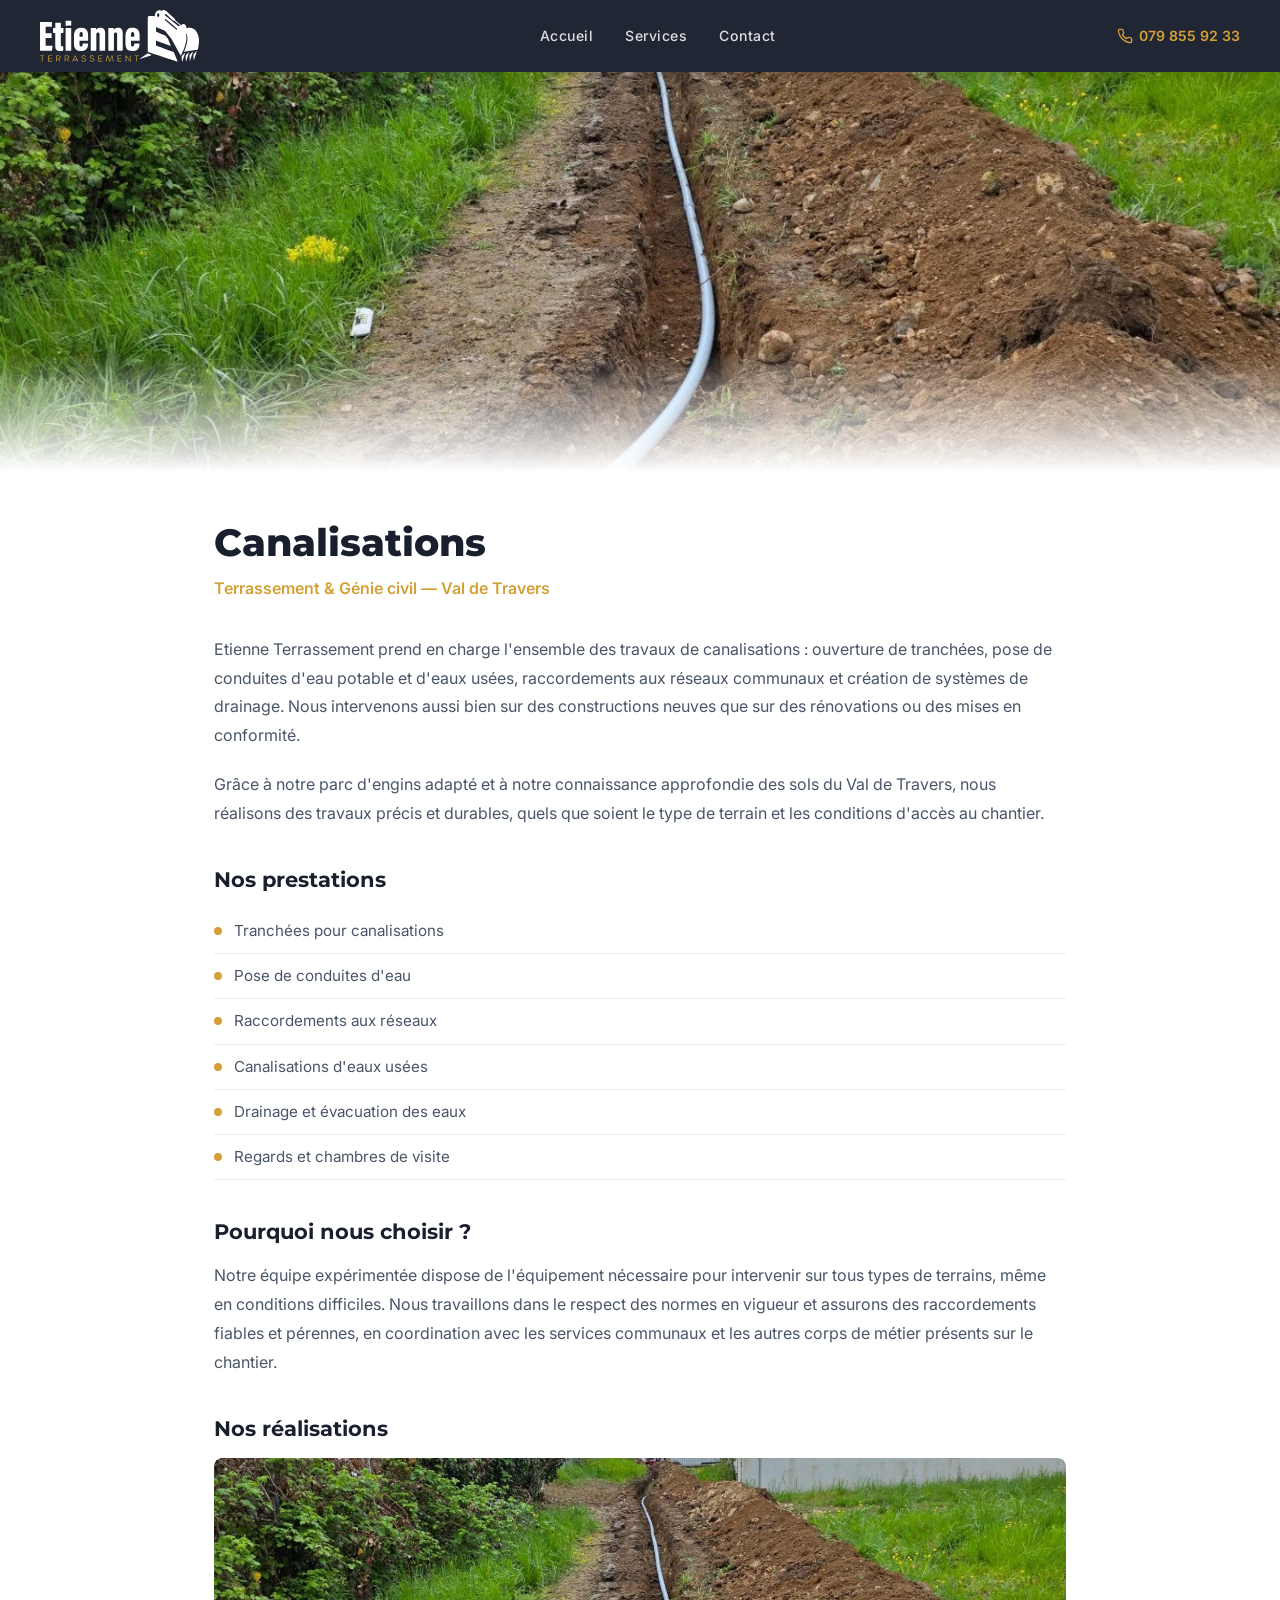
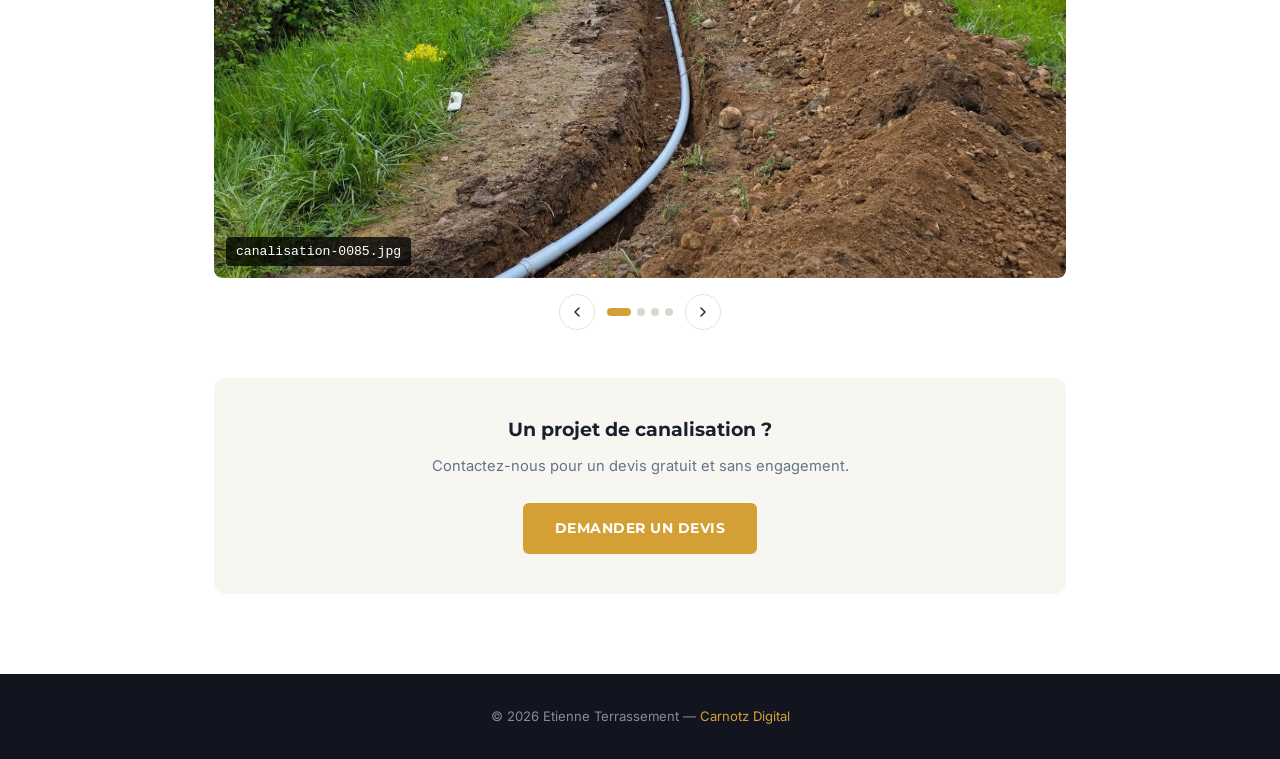
==== canalisations.html @ 3f5e21a3 "Initial commit — site complet Etienne Terrassement Site vitrine avec 6 pages de services (génie civi" ====
<!DOCTYPE html>
<html lang="fr">
<head>
    <meta charset="UTF-8">
    <meta name="viewport" content="width=device-width, initial-scale=1.0">
    <meta name="robots" content="index, follow">
    <title>Canalisations — Etienne Terrassement | Val de Travers</title>
    <meta name="description" content="Construction de canalisations et réseaux d'eaux à Môtiers, Val de Travers. Tranchées, pose de tuyaux, raccordements. Devis gratuit.">
    <link rel="preconnect" href="https://fonts.googleapis.com">
    <link rel="preconnect" href="https://fonts.gstatic.com" crossorigin>
    <link href="https://fonts.googleapis.com/css2?family=Inter:wght@400;500;600&family=Montserrat:wght@600;700;800&display=swap" rel="stylesheet">
    <style>
        *, *::before, *::after { margin: 0; padding: 0; box-sizing: border-box; }
        html { scroll-behavior: smooth; font-size: 16px; }
        body {
            font-family: 'Inter', 'Segoe UI', system-ui, sans-serif;
            color: #1a1f2e;
            background: #ffffff;
            line-height: 1.6;
        }
        img { max-width: 100%; height: auto; display: block; }
        a { text-decoration: none; color: inherit; }
        h1, h2, h3 { font-family: 'Montserrat', sans-serif; line-height: 1.2; }
        .container { max-width: 900px; margin: 0 auto; padding: 0 24px; }

        /* Header */
        .header {
            position: fixed;
            top: 0; left: 0; right: 0;
            z-index: 1000;
            padding: 0 24px;
            background: rgba(26,31,46,0.97);
            backdrop-filter: blur(12px);
            box-shadow: 0 2px 20px rgba(0,0,0,0.15);
        }
        .header-inner {
            max-width: 1200px;
            margin: 0 auto;
            display: flex;
            align-items: center;
            justify-content: space-between;
            height: 72px;
        }
        .logo { display: flex; align-items: center; }
        .logo-img { height: 52px; width: auto; }
        .nav { display: flex; align-items: center; gap: 32px; }
        .nav a {
            color: rgba(255,255,255,0.85);
            font-size: 0.88rem;
            font-weight: 500;
            letter-spacing: 0.5px;
            transition: color 0.3s;
            position: relative;
        }
        .nav a::after {
            content: '';
            position: absolute;
            bottom: -4px; left: 0;
            width: 0; height: 2px;
            background: #d4a036;
            transition: width 0.3s;
        }
        .nav a:hover { color: #d4a036; }
        .nav a:hover::after { width: 100%; }
        .header-right { display: flex; align-items: center; gap: 16px; }
        .header-phone {
            display: flex;
            align-items: center;
            gap: 6px;
            color: #d4a036;
            font-weight: 600;
            font-size: 0.88rem;
        }
        .header-phone svg { width: 16px; height: 16px; }
        .menu-toggle {
            display: none;
            flex-direction: column;
            gap: 5px;
            cursor: pointer;
            background: none;
            border: none;
            padding: 4px;
        }
        .menu-toggle span {
            width: 24px; height: 2px;
            background: #fff;
            border-radius: 2px;
            transition: all 0.3s;
        }
        .menu-toggle.active span:nth-child(1) { transform: rotate(45deg) translate(5px, 5px); }
        .menu-toggle.active span:nth-child(2) { opacity: 0; }
        .menu-toggle.active span:nth-child(3) { transform: rotate(-45deg) translate(5px, -5px); }
        .mobile-nav {
            display: none;
            position: fixed;
            top: 72px; left: 0; right: 0; bottom: 0;
            background: rgba(26,31,46,0.98);
            backdrop-filter: blur(12px);
            flex-direction: column;
            align-items: center;
            justify-content: center;
            gap: 28px;
            z-index: 999;
        }
        .mobile-nav.open { display: flex; }
        .mobile-nav a {
            color: #fff;
            font-family: 'Montserrat', sans-serif;
            font-size: 1.3rem;
            font-weight: 700;
        }
        .mobile-nav a:hover { color: #d4a036; }

        /* Hero image */
        .service-hero {
            margin-top: 72px;
            width: 100%;
            height: 400px;
            overflow: hidden;
            position: relative;
        }
        .service-hero img {
            width: 100%;
            height: 100%;
            object-fit: cover;
        }
        .service-hero::after {
            content: '';
            position: absolute;
            bottom: 0; left: 0; right: 0;
            height: 120px;
            background: linear-gradient(to top, #ffffff, transparent);
        }

        /* Content */
        .service-content {
            padding: 48px 0 80px;
        }
        .service-content h1 {
            font-size: clamp(1.8rem, 4vw, 2.4rem);
            font-weight: 800;
            color: #1a1f2e;
            margin-bottom: 8px;
        }
        .service-content .subtitle {
            font-size: 1rem;
            color: #d4a036;
            font-weight: 600;
            margin-bottom: 32px;
        }
        .service-content p {
            font-size: 1rem;
            color: #4a5568;
            line-height: 1.8;
            margin-bottom: 20px;
        }
        .service-content h2 {
            font-size: 1.3rem;
            font-weight: 700;
            color: #1a1f2e;
            margin: 40px 0 16px;
        }
        .service-list {
            list-style: none;
            padding: 0;
            margin: 0 0 32px;
        }
        .service-list li {
            padding: 10px 0;
            font-size: 0.95rem;
            color: #4a5568;
            display: flex;
            align-items: flex-start;
            gap: 12px;
            border-bottom: 1px solid #f0ede6;
        }
        .service-list li::before {
            content: '';
            width: 8px;
            height: 8px;
            background: #d4a036;
            border-radius: 50%;
            flex-shrink: 0;
            margin-top: 8px;
        }

        /* Gallery */
        .gallery-wrapper {
            overflow: hidden;
            border-radius: 8px;
        }
        .gallery-track {
            display: flex;
            transition: transform 0.5s ease;
        }
        .gallery-slide {
            flex: 0 0 100%;
            padding: 0;
        }
        .gallery-slide {
            position: relative;
        }
        .gallery-slide img {
            width: 100%;
            height: 420px;
            object-fit: cover;
            border-radius: 8px;
        }
        .slide-label {
            position: absolute;
            bottom: 12px;
            left: 12px;
            background: rgba(0,0,0,0.75);
            color: #fff;
            font-size: 0.82rem;
            font-family: monospace;
            padding: 4px 10px;
            border-radius: 4px;
            z-index: 1;
        }
        .gallery-nav {
            display: flex;
            align-items: center;
            justify-content: center;
            gap: 12px;
            margin-top: 16px;
        }
        .gallery-btn {
            width: 36px;
            height: 36px;
            border-radius: 50%;
            border: 1px solid #e8e4dd;
            background: #fff;
            cursor: pointer;
            display: flex;
            align-items: center;
            justify-content: center;
            transition: border-color 0.3s;
        }
        .gallery-btn:hover {
            border-color: #d4a036;
        }
        .gallery-btn svg {
            width: 16px;
            height: 16px;
            stroke: #1a1f2e;
            fill: none;
            stroke-width: 2;
            stroke-linecap: round;
            stroke-linejoin: round;
        }
        .gallery-dots {
            display: flex;
            gap: 6px;
            align-items: center;
        }
        .gallery-dot {
            width: 8px;
            height: 8px;
            border-radius: 50%;
            background: #d9d5cc;
            border: none;
            cursor: pointer;
            padding: 0;
            transition: all 0.3s;
        }
        .gallery-dot.active {
            background: #d4a036;
            width: 24px;
            border-radius: 4px;
        }

        /* CTA */
        .service-cta {
            margin-top: 48px;
            background: #f8f6f1;
            border-radius: 12px;
            padding: 40px;
            text-align: center;
        }
        .service-cta h3 {
            font-size: 1.2rem;
            font-weight: 700;
            margin-bottom: 12px;
        }
        .service-cta p {
            color: #64748b;
            font-size: 0.92rem;
            margin-bottom: 24px;
        }
        .btn {
            display: inline-flex;
            align-items: center;
            gap: 8px;
            padding: 14px 32px;
            border-radius: 6px;
            font-family: 'Montserrat', sans-serif;
            font-size: 0.9rem;
            font-weight: 700;
            letter-spacing: 0.5px;
            text-transform: uppercase;
            transition: all 0.3s ease;
            border: none;
            cursor: pointer;
        }
        .btn-primary { background: #d4a036; color: #fff; }
        .btn-primary:hover { background: #b8891e; transform: translateY(-2px); box-shadow: 0 8px 24px rgba(212,160,54,0.3); }

        /* Footer */
        .page-footer {
            background: #12151f;
            color: rgba(255,255,255,0.5);
            padding: 32px 0;
            text-align: center;
            font-size: 0.82rem;
        }
        .page-footer a { color: #d4a036; }

        @media (max-width: 768px) {
            .nav { display: none; }
            .header-phone { display: none; }
            .menu-toggle { display: flex; }
            .service-hero { height: 260px; }
            .service-cta { padding: 28px 20px; }
        }
    </style>
</head>
<body>
    <header class="header">
        <div class="header-inner">
            <a href="index.html" class="logo">
                <img src="logo.svg" alt="Etienne Terrassement" class="logo-img">
            </a>
            <nav class="nav">
                <a href="index.html">Accueil</a>
                <a href="index.html#services">Services</a>
                <a href="index.html#contact">Contact</a>
            </nav>
            <div class="header-right">
                <a href="#" class="header-phone" id="headerPhone">
                    <svg viewBox="0 0 24 24" fill="none" stroke="currentColor" stroke-width="2" stroke-linecap="round" stroke-linejoin="round">
                        <path d="M22 16.92v3a2 2 0 01-2.18 2 19.79 19.79 0 01-8.63-3.07 19.5 19.5 0 01-6-6 19.79 19.79 0 01-3.07-8.67A2 2 0 014.11 2h3a2 2 0 012 1.72c.127.96.361 1.903.7 2.81a2 2 0 01-.45 2.11L8.09 9.91a16 16 0 006 6l1.27-1.27a2 2 0 012.11-.45c.907.339 1.85.573 2.81.7A2 2 0 0122 16.92z"/>
                    </svg>
                    <span></span>
                </a>
                <button class="menu-toggle" id="menuToggle" aria-label="Menu">
                    <span></span><span></span><span></span>
                </button>
            </div>
        </div>
    </header>
    <nav class="mobile-nav" id="mobileNav">
        <a href="index.html">Accueil</a>
        <a href="index.html#services">Services</a>
        <a href="index.html#contact">Contact</a>
    </nav>

    <div class="service-hero">
        <img src="photos/canalisations-thumb.jpg" alt="Canalisations — Etienne Terrassement">
    </div>

    <div class="container">
        <div class="service-content">
            <h1>Canalisations</h1>
            <p class="subtitle">Terrassement & Génie civil — Val de Travers</p>

            <p>Etienne Terrassement prend en charge l'ensemble des travaux de canalisations : ouverture de tranchées, pose de conduites d'eau potable et d'eaux usées, raccordements aux réseaux communaux et création de systèmes de drainage. Nous intervenons aussi bien sur des constructions neuves que sur des rénovations ou des mises en conformité.</p>

            <p>Grâce à notre parc d'engins adapté et à notre connaissance approfondie des sols du Val de Travers, nous réalisons des travaux précis et durables, quels que soient le type de terrain et les conditions d'accès au chantier.</p>

            <h2>Nos prestations</h2>
            <ul class="service-list">
                <li>Tranchées pour canalisations</li>
                <li>Pose de conduites d'eau</li>
                <li>Raccordements aux réseaux</li>
                <li>Canalisations d'eaux usées</li>
                <li>Drainage et évacuation des eaux</li>
                <li>Regards et chambres de visite</li>
            </ul>

            <h2>Pourquoi nous choisir ?</h2>
            <p>Notre équipe expérimentée dispose de l'équipement nécessaire pour intervenir sur tous types de terrains, même en conditions difficiles. Nous travaillons dans le respect des normes en vigueur et assurons des raccordements fiables et pérennes, en coordination avec les services communaux et les autres corps de métier présents sur le chantier.</p>

            <h2>Nos réalisations</h2>
            <div class="gallery-wrapper">
                <div class="gallery-track" id="galleryTrack">
                    <div class="gallery-slide">
                        <img src="photos/canalisation-0085.jpg" alt="Canalisation — Etienne Terrassement">
                        <span class="slide-label">canalisation-0085.jpg</span>
                    </div>
                    <div class="gallery-slide">
                        <img src="photos/canalisation-0091.jpg" alt="Canalisation — Etienne Terrassement">
                        <span class="slide-label">canalisation-0091.jpg</span>
                    </div>
                    <div class="gallery-slide">
                        <img src="photos/canalisation-0032.jpg" alt="Canalisation — Etienne Terrassement">
                        <span class="slide-label">canalisation-0032.jpg</span>
                    </div>
                    <div class="gallery-slide">
                        <img src="photos/canalisation-0043.jpg" alt="Canalisation — Etienne Terrassement">
                        <span class="slide-label">canalisation-0043.jpg</span>
                    </div>
                </div>
            </div>
            <div class="gallery-nav">
                <button class="gallery-btn" id="galleryPrev" aria-label="Image précédente">
                    <svg viewBox="0 0 24 24"><polyline points="15 18 9 12 15 6"></polyline></svg>
                </button>
                <div class="gallery-dots" id="galleryDots">
                    <button class="gallery-dot active" data-index="0" aria-label="Image 1"></button>
                    <button class="gallery-dot" data-index="1" aria-label="Image 2"></button>
                    <button class="gallery-dot" data-index="2" aria-label="Image 3"></button>
                    <button class="gallery-dot" data-index="3" aria-label="Image 4"></button>
                </div>
                <button class="gallery-btn" id="galleryNext" aria-label="Image suivante">
                    <svg viewBox="0 0 24 24"><polyline points="9 6 15 12 9 18"></polyline></svg>
                </button>
            </div>

            <div class="service-cta">
                <h3>Un projet de canalisation ?</h3>
                <p>Contactez-nous pour un devis gratuit et sans engagement.</p>
                <a href="index.html#contact" class="btn btn-primary">Demander un devis</a>
            </div>
        </div>
    </div>

    <footer class="page-footer">
        <p>&copy; 2026 Etienne Terrassement — <a href="https://carnotz.ch" target="_blank" rel="noopener noreferrer">Carnotz Digital</a></p>
    </footer>

    <script>
        (function() {
            var mt = document.getElementById('menuToggle');
            var mn = document.getElementById('mobileNav');
            mt.addEventListener('click', function() { mt.classList.toggle('active'); mn.classList.toggle('open'); });
            mn.querySelectorAll('a').forEach(function(a) { a.addEventListener('click', function() { mt.classList.remove('active'); mn.classList.remove('open'); }); });
            var hp = document.getElementById('headerPhone');
            var p1='079',p2=' ',p3='855',p4=' 92',p5=' 33';
            hp.querySelector('span').textContent = p1+p2+p3+p4+p5;
            hp.href = 'tel:+41' + '79' + '855' + '92' + '33';
        })();
        (function() {
            var track = document.getElementById('galleryTrack');
            var dots = document.querySelectorAll('#galleryDots .gallery-dot');
            var prevBtn = document.getElementById('galleryPrev');
            var nextBtn = document.getElementById('galleryNext');
            var total = dots.length;
            var current = 0;
            var autoTimer;

            function goTo(index) {
                if (index < 0) index = total - 1;
                if (index >= total) index = 0;
                current = index;
                track.style.transform = 'translateX(-' + (current * 100) + '%)';
                dots.forEach(function(dot, i) {
                    dot.classList.toggle('active', i === current);
                });
                resetAuto();
            }

            function resetAuto() {
                clearInterval(autoTimer);
                autoTimer = setInterval(function() {
                    goTo(current + 1);
                }, 5000);
            }

            prevBtn.addEventListener('click', function() { goTo(current - 1); });
            nextBtn.addEventListener('click', function() { goTo(current + 1); });
            dots.forEach(function(dot) {
                dot.addEventListener('click', function() {
                    goTo(parseInt(this.getAttribute('data-index')));
                });
            });

            resetAuto();
        })();
    </script>
</body>
</html>
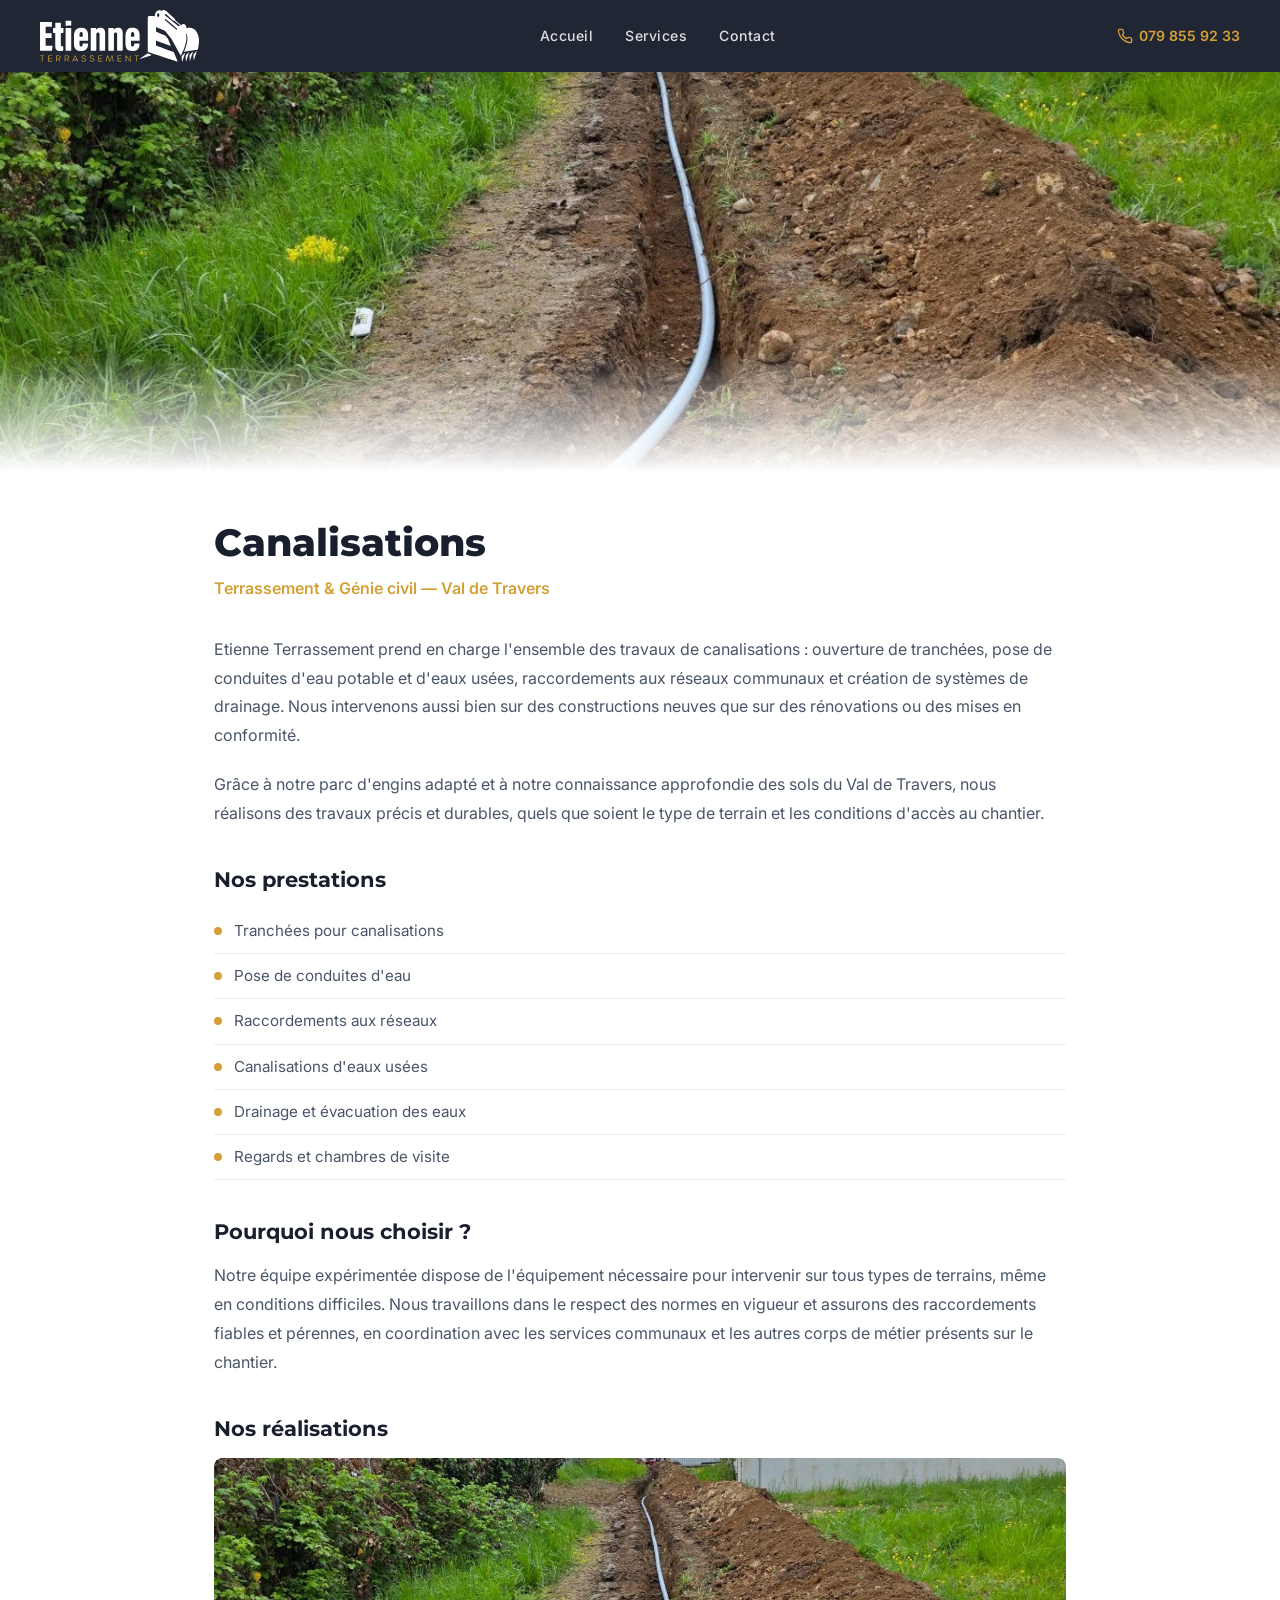
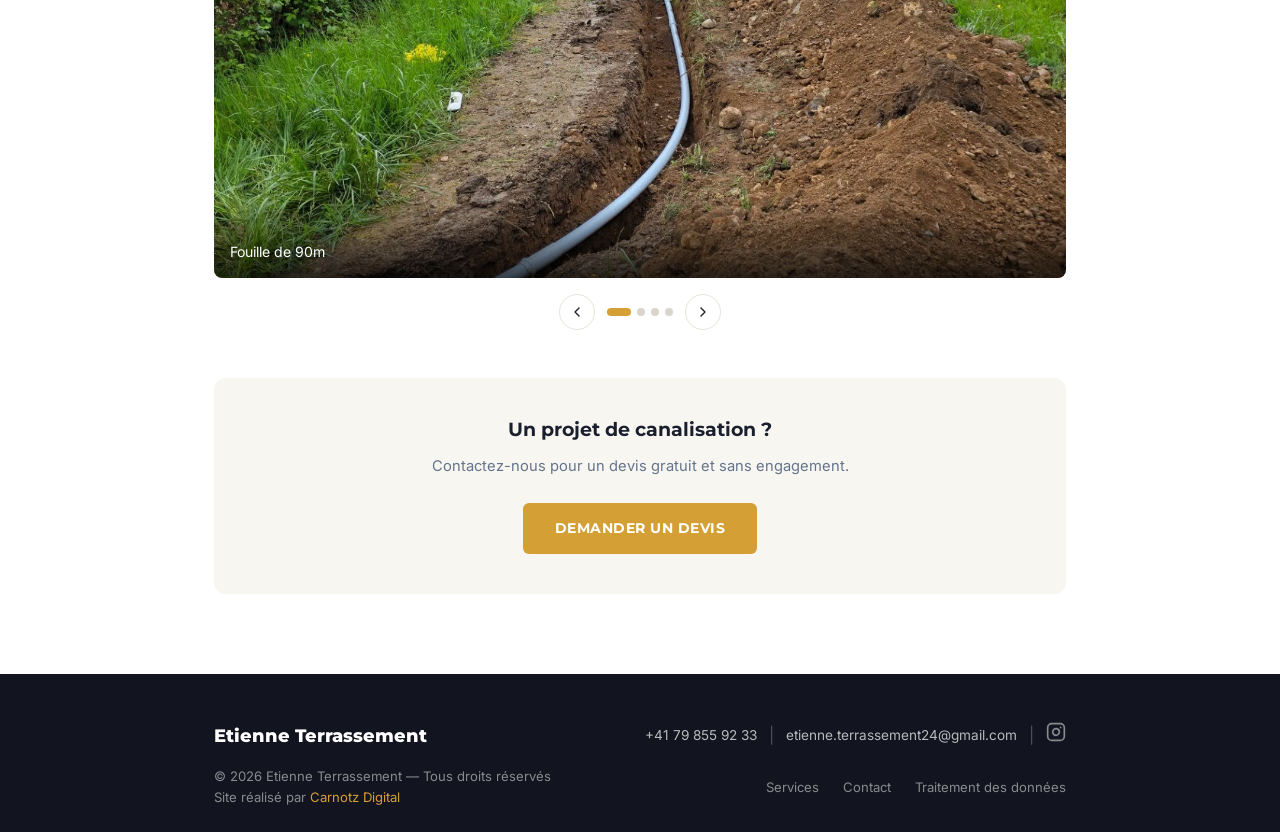
==== commit 2f9221af: "Add gallery captions, unified footer with Instagram link, and consistent nav layout - Add descriptiv" ====
--- a/canalisations.html
+++ b/canalisations.html
@@ -206,17 +206,30 @@
             object-fit: cover;
             border-radius: 8px;
         }
+        .slide-caption {
+            position: absolute;
+            bottom: 0;
+            left: 0;
+            right: 0;
+            background: linear-gradient(to top, rgba(0,0,0,0.7), transparent);
+            color: #fff;
+            font-size: 0.88rem;
+            font-family: 'Inter', sans-serif;
+            padding: 40px 16px 14px;
+            z-index: 1;
+        }
         .slide-label {
+            display: none;
             position: absolute;
-            bottom: 12px;
+            top: 12px;
             left: 12px;
             background: rgba(0,0,0,0.75);
             color: #fff;
-            font-size: 0.82rem;
+            font-size: 0.78rem;
             font-family: monospace;
-            padding: 4px 10px;
+            padding: 3px 8px;
             border-radius: 4px;
-            z-index: 1;
+            z-index: 2;
         }
         .gallery-nav {
             display: flex;
@@ -307,14 +320,20 @@
         .btn-primary:hover { background: #b8891e; transform: translateY(-2px); box-shadow: 0 8px 24px rgba(212,160,54,0.3); }
 
         /* Footer */
-        .page-footer {
-            background: #12151f;
-            color: rgba(255,255,255,0.5);
-            padding: 32px 0;
-            text-align: center;
-            font-size: 0.82rem;
-        }
-        .page-footer a { color: #d4a036; }
+        .footer { background: #12151f; color: rgba(255,255,255,0.5); padding: 48px 0 24px; }
+        .footer-inner { display: flex; justify-content: space-between; align-items: center; flex-wrap: wrap; gap: 16px; }
+        .footer-logo { font-family: 'Montserrat', sans-serif; font-weight: 800; font-size: 1.1rem; color: #fff; }
+        .footer-text { font-size: 0.82rem; }
+        .footer-text a { color: #d4a036; }
+        .footer-links { display: flex; gap: 24px; }
+        .footer-links a { font-size: 0.82rem; transition: color 0.3s; }
+        .footer-links a:hover { color: #d4a036; }
+        .footer-contact { display: flex; align-items: center; gap: 12px; }
+        .footer-contact-link { font-size: 0.85rem; color: rgba(255,255,255,0.7); transition: color 0.3s; }
+        .footer-contact-link:hover { color: #d4a036; }
+        .footer-instagram { color: rgba(255,255,255,0.5); transition: color 0.3s; }
+        .footer-instagram:hover { color: #d4a036; }
+        .footer-instagram svg { width: 20px; height: 20px; }
 
         @media (max-width: 768px) {
             .nav { display: none; }
@@ -322,6 +341,10 @@
             .menu-toggle { display: flex; }
             .service-hero { height: 260px; }
             .service-cta { padding: 28px 20px; }
+            .footer-inner { flex-direction: column; text-align: center; gap: 16px; }
+            .footer-contact { flex-direction: column; gap: 8px; }
+            .footer-contact span { display: none; }
+            .footer-links { flex-wrap: wrap; justify-content: center; gap: 16px; }
         }
     </style>
 </head>
@@ -385,20 +408,23 @@
             <div class="gallery-wrapper">
                 <div class="gallery-track" id="galleryTrack">
                     <div class="gallery-slide">
-                        <img src="photos/canalisation-0085.jpg" alt="Canalisation — Etienne Terrassement">
-                        <span class="slide-label">canalisation-0085.jpg</span>
+                        <img src="photos/canalisation-0085.jpg" alt="Fouille de 90m — Etienne Terrassement">
+                        <span class="slide-caption">Fouille de 90m</span>
+                        <span class="slide-label">canalisation-0085</span>
                     </div>
                     <div class="gallery-slide">
-                        <img src="photos/canalisation-0091.jpg" alt="Canalisation — Etienne Terrassement">
-                        <span class="slide-label">canalisation-0091.jpg</span>
+                        <img src="photos/canalisation-0091.jpg" alt="Réalisation d'une fouille pour pompe à chaleur — Etienne Terrassement">
+                        <span class="slide-caption">Réalisation d'une fouille pour pompe à chaleur</span>
+                        <span class="slide-label">canalisation-0091</span>
                     </div>
                     <div class="gallery-slide">
                         <img src="photos/canalisation-0032.jpg" alt="Canalisation — Etienne Terrassement">
-                        <span class="slide-label">canalisation-0032.jpg</span>
+                        <span class="slide-label">canalisation-0032</span>
                     </div>
                     <div class="gallery-slide">
-                        <img src="photos/canalisation-0043.jpg" alt="Canalisation — Etienne Terrassement">
-                        <span class="slide-label">canalisation-0043.jpg</span>
+                        <img src="photos/canalisation-0043.jpg" alt="Ouverture d'un ruisseau et agrandissement — Etienne Terrassement">
+                        <span class="slide-caption">Ouverture d'un ruisseau et agrandissement</span>
+                        <span class="slide-label">canalisation-0043</span>
                     </div>
                 </div>
             </div>
@@ -425,8 +451,27 @@
         </div>
     </div>
 
-    <footer class="page-footer">
-        <p>&copy; 2026 Etienne Terrassement — <a href="https://carnotz.ch" target="_blank" rel="noopener noreferrer">Carnotz Digital</a></p>
+    <footer class="footer">
+        <div class="container">
+            <div class="footer-inner">
+                <div class="footer-logo">Etienne Terrassement</div>
+                <div class="footer-contact">
+                    <a href="#" id="footerPhone" class="footer-contact-link"></a>
+                    <span style="color:rgba(255,255,255,0.25);">|</span>
+                    <a href="#" id="footerEmail" class="footer-contact-link"></a>
+                    <span style="color:rgba(255,255,255,0.25);">|</span>
+                    <a href="https://www.instagram.com/_etienne_terrassement_/" target="_blank" rel="noopener noreferrer" class="footer-instagram" aria-label="Instagram">
+                        <svg viewBox="0 0 24 24" fill="none" stroke="currentColor" stroke-width="2" stroke-linecap="round" stroke-linejoin="round"><rect x="2" y="2" width="20" height="20" rx="5" ry="5"/><path d="M16 11.37A4 4 0 1112.63 8 4 4 0 0116 11.37z"/><line x1="17.5" y1="6.5" x2="17.51" y2="6.5"/></svg>
+                    </a>
+                </div>
+                <p class="footer-text">&copy; 2026 Etienne Terrassement — Tous droits réservés<br>Site réalisé par <a href="https://carnotz.ch" target="_blank" rel="noopener noreferrer">Carnotz Digital</a></p>
+                <div class="footer-links">
+                    <a href="index.html#services">Services</a>
+                    <a href="index.html#contact">Contact</a>
+                    <a href="politique-donnees.html">Traitement des données</a>
+                </div>
+            </div>
+        </div>
     </footer>
 
     <script>
@@ -439,6 +484,11 @@
             var p1='079',p2=' ',p3='855',p4=' 92',p5=' 33';
             hp.querySelector('span').textContent = p1+p2+p3+p4+p5;
             hp.href = 'tel:+41' + '79' + '855' + '92' + '33';
+            var fp=document.getElementById('footerPhone');
+            if(fp){fp.href='tel:+41'+'79'+'855'+'92'+'33';fp.textContent='+41 79 855 92 33';}
+            var fe=document.getElementById('footerEmail');
+            var eu='etienne.terrassement24',ed='gmail.com';
+            if(fe){fe.href='mai'+'lto:'+eu+'@'+ed;fe.textContent=eu+'@'+ed;}
         })();
         (function() {
             var track = document.getElementById('galleryTrack');
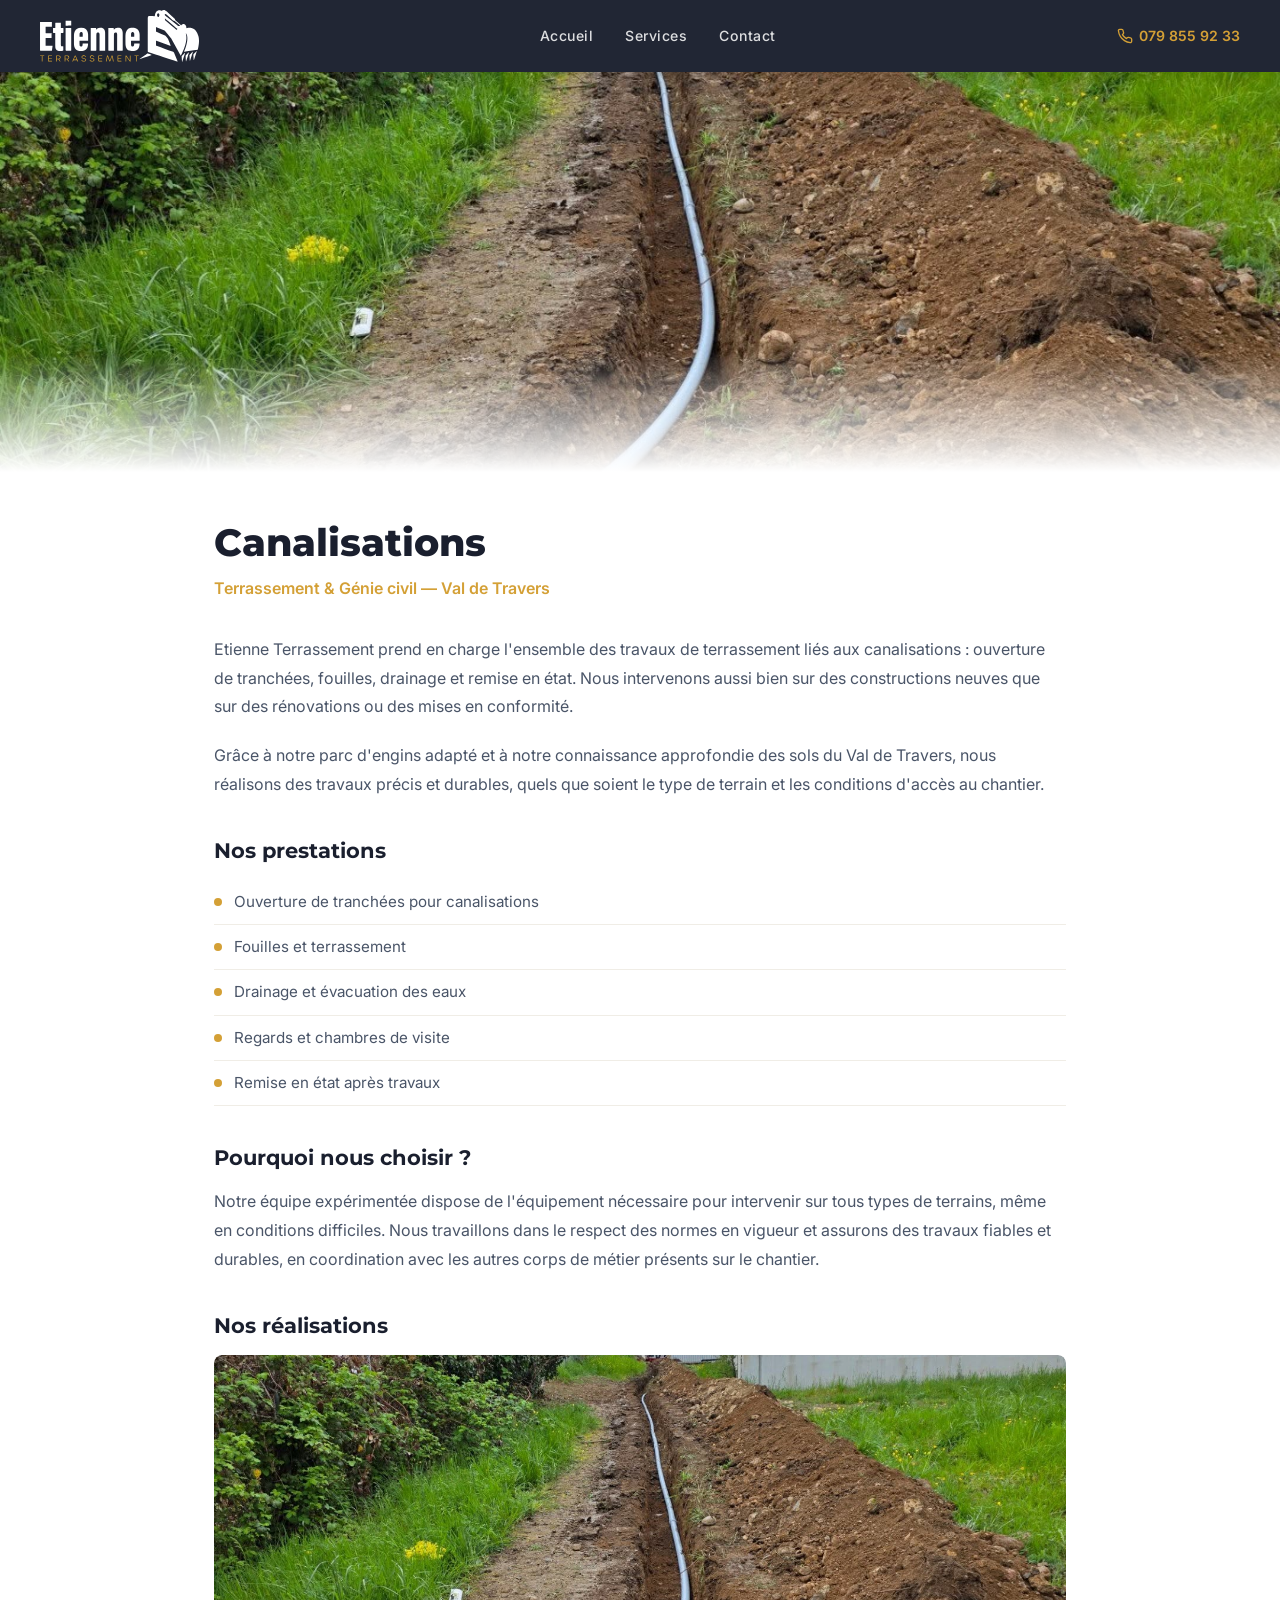
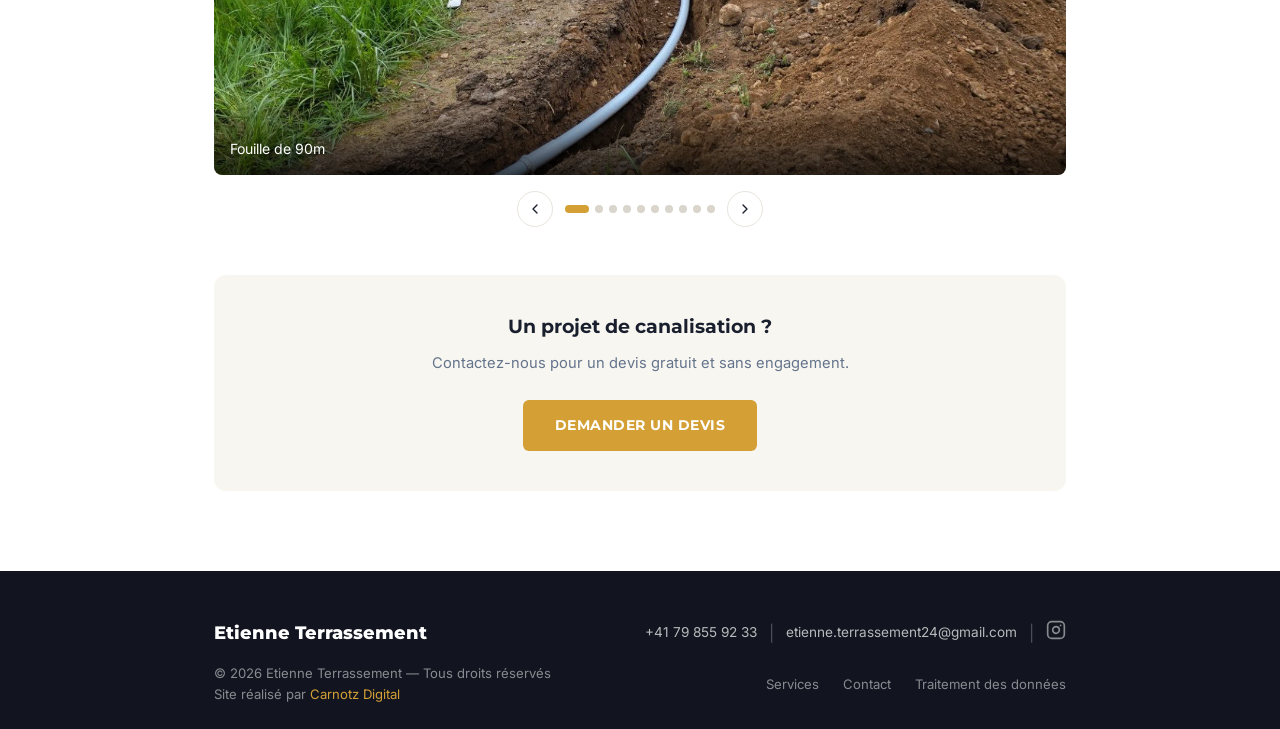
==== commit e75118c6: "Update service pages: remove transports, refresh galleries, refine copy - Remove transports page and" ====
--- a/canalisations.html
+++ b/canalisations.html
@@ -5,7 +5,7 @@
     <meta name="viewport" content="width=device-width, initial-scale=1.0">
     <meta name="robots" content="index, follow">
     <title>Canalisations — Etienne Terrassement | Val de Travers</title>
-    <meta name="description" content="Construction de canalisations et réseaux d'eaux à Môtiers, Val de Travers. Tranchées, pose de tuyaux, raccordements. Devis gratuit.">
+    <meta name="description" content="Construction de canalisations et réseaux d'eaux à Môtiers, Val de Travers. Tranchées, drainage, eaux usées. Devis gratuit.">
     <link rel="preconnect" href="https://fonts.googleapis.com">
     <link rel="preconnect" href="https://fonts.gstatic.com" crossorigin>
     <link href="https://fonts.googleapis.com/css2?family=Inter:wght@400;500;600&family=Montserrat:wght@600;700;800&display=swap" rel="stylesheet">
@@ -387,22 +387,21 @@
             <h1>Canalisations</h1>
             <p class="subtitle">Terrassement & Génie civil — Val de Travers</p>
 
-            <p>Etienne Terrassement prend en charge l'ensemble des travaux de canalisations : ouverture de tranchées, pose de conduites d'eau potable et d'eaux usées, raccordements aux réseaux communaux et création de systèmes de drainage. Nous intervenons aussi bien sur des constructions neuves que sur des rénovations ou des mises en conformité.</p>
+            <p>Etienne Terrassement prend en charge l'ensemble des travaux de terrassement liés aux canalisations : ouverture de tranchées, fouilles, drainage et remise en état. Nous intervenons aussi bien sur des constructions neuves que sur des rénovations ou des mises en conformité.</p>
 
             <p>Grâce à notre parc d'engins adapté et à notre connaissance approfondie des sols du Val de Travers, nous réalisons des travaux précis et durables, quels que soient le type de terrain et les conditions d'accès au chantier.</p>
 
             <h2>Nos prestations</h2>
             <ul class="service-list">
-                <li>Tranchées pour canalisations</li>
-                <li>Pose de conduites d'eau</li>
-                <li>Raccordements aux réseaux</li>
-                <li>Canalisations d'eaux usées</li>
+                <li>Ouverture de tranchées pour canalisations</li>
+                <li>Fouilles et terrassement</li>
                 <li>Drainage et évacuation des eaux</li>
                 <li>Regards et chambres de visite</li>
+                <li>Remise en état après travaux</li>
             </ul>
 
             <h2>Pourquoi nous choisir ?</h2>
-            <p>Notre équipe expérimentée dispose de l'équipement nécessaire pour intervenir sur tous types de terrains, même en conditions difficiles. Nous travaillons dans le respect des normes en vigueur et assurons des raccordements fiables et pérennes, en coordination avec les services communaux et les autres corps de métier présents sur le chantier.</p>
+            <p>Notre équipe expérimentée dispose de l'équipement nécessaire pour intervenir sur tous types de terrains, même en conditions difficiles. Nous travaillons dans le respect des normes en vigueur et assurons des travaux fiables et durables, en coordination avec les autres corps de métier présents sur le chantier.</p>
 
             <h2>Nos réalisations</h2>
             <div class="gallery-wrapper">
@@ -413,18 +412,49 @@
                         <span class="slide-label">canalisation-0085</span>
                     </div>
                     <div class="gallery-slide">
+                        <img src="photos/canalisation-0111.jpg" alt="Fouille de 90m — Etienne Terrassement">
+                        <span class="slide-caption">Fouille de 90m</span>
+                        <span class="slide-label">canalisation-0111</span>
+                    </div>
+                    <div class="gallery-slide">
+                        <img src="photos/canalisation-0112.jpg" alt="Fouille de 90m — Etienne Terrassement">
+                        <span class="slide-caption">Fouille de 90m</span>
+                        <span class="slide-label">canalisation-0112</span>
+                    </div>
+                    <div class="gallery-slide">
+                        <img src="photos/canalisation-0113.jpg" alt="Fouille de 90m rebouchée — Etienne Terrassement">
+                        <span class="slide-caption">Fouille de 90m rebouchée</span>
+                        <span class="slide-label">canalisation-0113</span>
+                    </div>
+                    <div class="gallery-slide">
                         <img src="photos/canalisation-0091.jpg" alt="Réalisation d'une fouille pour pompe à chaleur — Etienne Terrassement">
                         <span class="slide-caption">Réalisation d'une fouille pour pompe à chaleur</span>
                         <span class="slide-label">canalisation-0091</span>
                     </div>
                     <div class="gallery-slide">
-                        <img src="photos/canalisation-0032.jpg" alt="Canalisation — Etienne Terrassement">
-                        <span class="slide-label">canalisation-0032</span>
-                    </div>
-                    <div class="gallery-slide">
-                        <img src="photos/canalisation-0043.jpg" alt="Ouverture d'un ruisseau et agrandissement — Etienne Terrassement">
-                        <span class="slide-caption">Ouverture d'un ruisseau et agrandissement</span>
-                        <span class="slide-label">canalisation-0043</span>
+                        <img src="photos/canalisation-0110.jpg" alt="Pompe à chaleur — Etienne Terrassement">
+                        <span class="slide-caption">Pompe à chaleur</span>
+                        <span class="slide-label">canalisation-0110</span>
+                    </div>
+                    <div class="gallery-slide">
+                        <img src="photos/canalisation-0114.jpg" alt="Fouille le long d'un chemin — Etienne Terrassement">
+                        <span class="slide-caption">Fouille le long d'un chemin</span>
+                        <span class="slide-label">canalisation-0114</span>
+                    </div>
+                    <div class="gallery-slide">
+                        <img src="photos/canalisation-0115.jpg" alt="Fouille le long d'un chemin, rebouchée — Etienne Terrassement">
+                        <span class="slide-caption">Fouille le long d'un chemin, rebouchée</span>
+                        <span class="slide-label">canalisation-0115</span>
+                    </div>
+                    <div class="gallery-slide">
+                        <img src="photos/canalisation-0116.jpg" alt="Passage sous clôture — Etienne Terrassement">
+                        <span class="slide-caption">Passage sous clôture</span>
+                        <span class="slide-label">canalisation-0116</span>
+                    </div>
+                    <div class="gallery-slide">
+                        <img src="photos/canalisation-0117.jpg" alt="Tranchée pour connexion au regard — Etienne Terrassement">
+                        <span class="slide-caption">Tranchée pour connexion au regard</span>
+                        <span class="slide-label">canalisation-0117</span>
                     </div>
                 </div>
             </div>
@@ -437,6 +467,12 @@
                     <button class="gallery-dot" data-index="1" aria-label="Image 2"></button>
                     <button class="gallery-dot" data-index="2" aria-label="Image 3"></button>
                     <button class="gallery-dot" data-index="3" aria-label="Image 4"></button>
+                    <button class="gallery-dot" data-index="4" aria-label="Image 5"></button>
+                    <button class="gallery-dot" data-index="5" aria-label="Image 6"></button>
+                    <button class="gallery-dot" data-index="6" aria-label="Image 7"></button>
+                    <button class="gallery-dot" data-index="7" aria-label="Image 8"></button>
+                    <button class="gallery-dot" data-index="8" aria-label="Image 9"></button>
+                    <button class="gallery-dot" data-index="9" aria-label="Image 10"></button>
                 </div>
                 <button class="gallery-btn" id="galleryNext" aria-label="Image suivante">
                     <svg viewBox="0 0 24 24"><polyline points="9 6 15 12 9 18"></polyline></svg>
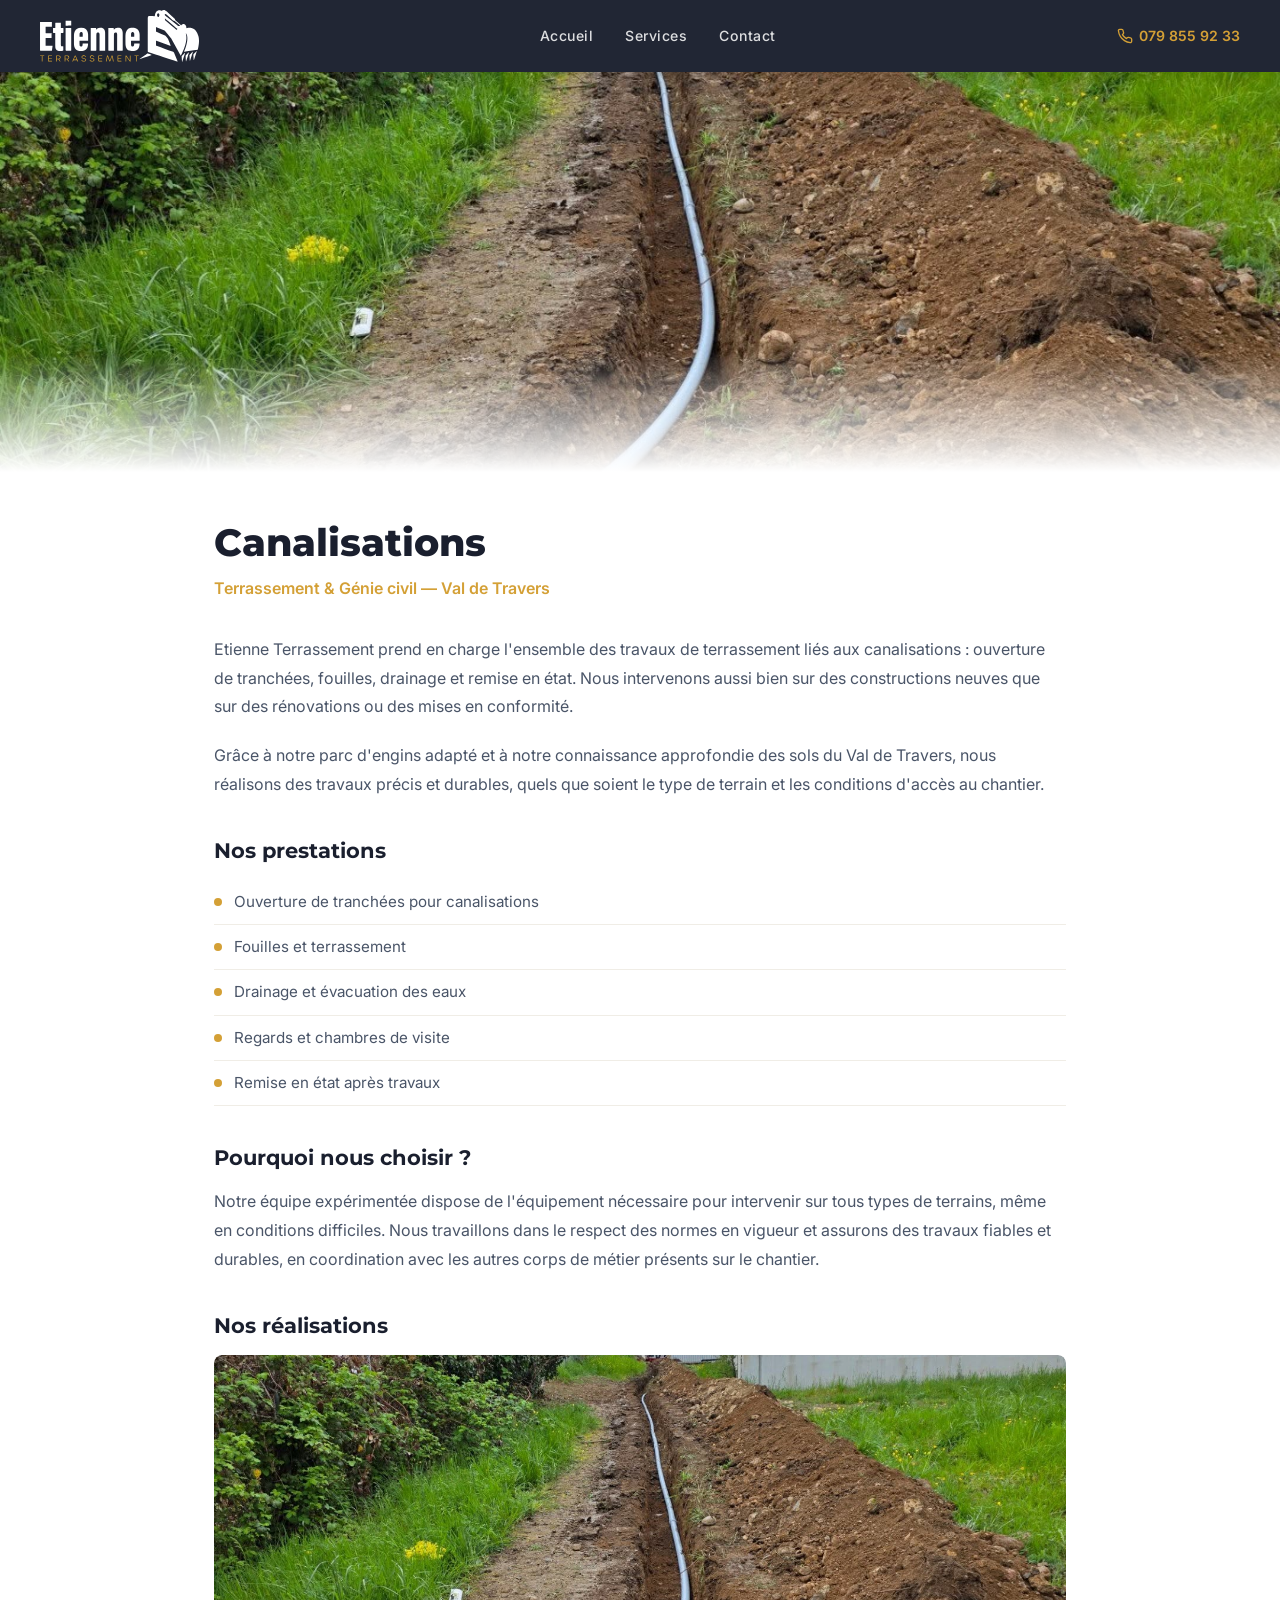
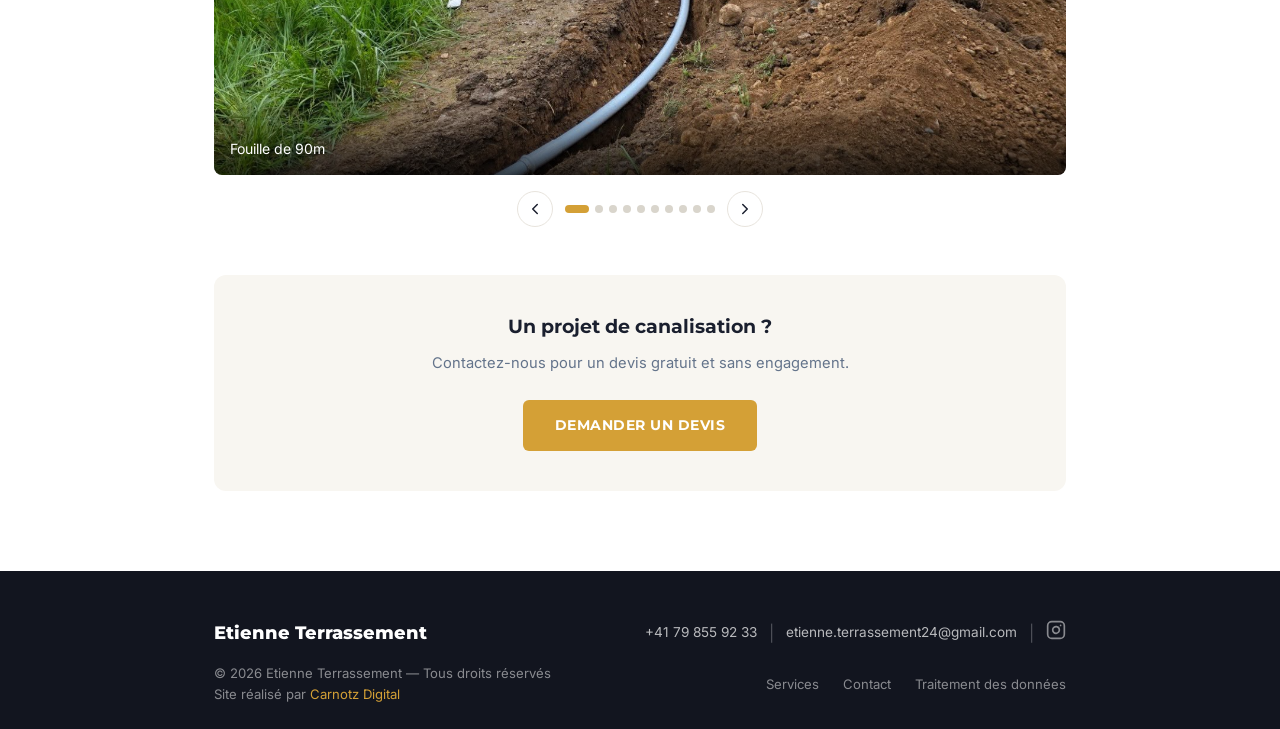
==== commit 3ae78214: "SEO fixes: favicon, OG image, external CSS, lazy loading, politique-donnees - Add favicon (16/32/180" ====
--- a/canalisations.html
+++ b/canalisations.html
@@ -5,348 +5,23 @@
     <meta name="viewport" content="width=device-width, initial-scale=1.0">
     <meta name="robots" content="index, follow">
     <title>Canalisations — Etienne Terrassement | Val de Travers</title>
-    <meta name="description" content="Construction de canalisations et réseaux d'eaux à Môtiers, Val de Travers. Tranchées, drainage, eaux usées. Devis gratuit.">
+    <meta name="description" content="Travaux de terrassement pour canalisations à Môtiers, Val de Travers. Tranchées, fouilles, drainage et remise en état. Devis gratuit.">
+    <link rel="canonical" href="https://etienne-terrassement.ch/canalisations">
+    <meta property="og:type" content="website">
+    <meta property="og:locale" content="fr_CH">
+    <meta property="og:site_name" content="Etienne Terrassement">
+    <meta property="og:title" content="Canalisations — Etienne Terrassement | Val de Travers">
+    <meta property="og:description" content="Travaux de terrassement pour canalisations à Môtiers, Val de Travers. Tranchées, fouilles, drainage et remise en état. Devis gratuit.">
+    <meta property="og:url" content="https://etienne-terrassement.ch/canalisations">
+    <meta property="og:image" content="https://etienne-terrassement.ch/og-image.jpg">
+    <meta name="twitter:card" content="summary_large_image">
+    <link rel="icon" type="image/png" sizes="32x32" href="favicon-32x32.png">
+    <link rel="icon" type="image/png" sizes="16x16" href="favicon-16x16.png">
+    <link rel="apple-touch-icon" sizes="180x180" href="apple-touch-icon.png">
     <link rel="preconnect" href="https://fonts.googleapis.com">
     <link rel="preconnect" href="https://fonts.gstatic.com" crossorigin>
     <link href="https://fonts.googleapis.com/css2?family=Inter:wght@400;500;600&family=Montserrat:wght@600;700;800&display=swap" rel="stylesheet">
-    <style>
-        *, *::before, *::after { margin: 0; padding: 0; box-sizing: border-box; }
-        html { scroll-behavior: smooth; font-size: 16px; }
-        body {
-            font-family: 'Inter', 'Segoe UI', system-ui, sans-serif;
-            color: #1a1f2e;
-            background: #ffffff;
-            line-height: 1.6;
-        }
-        img { max-width: 100%; height: auto; display: block; }
-        a { text-decoration: none; color: inherit; }
-        h1, h2, h3 { font-family: 'Montserrat', sans-serif; line-height: 1.2; }
-        .container { max-width: 900px; margin: 0 auto; padding: 0 24px; }
-
-        /* Header */
-        .header {
-            position: fixed;
-            top: 0; left: 0; right: 0;
-            z-index: 1000;
-            padding: 0 24px;
-            background: rgba(26,31,46,0.97);
-            backdrop-filter: blur(12px);
-            box-shadow: 0 2px 20px rgba(0,0,0,0.15);
-        }
-        .header-inner {
-            max-width: 1200px;
-            margin: 0 auto;
-            display: flex;
-            align-items: center;
-            justify-content: space-between;
-            height: 72px;
-        }
-        .logo { display: flex; align-items: center; }
-        .logo-img { height: 52px; width: auto; }
-        .nav { display: flex; align-items: center; gap: 32px; }
-        .nav a {
-            color: rgba(255,255,255,0.85);
-            font-size: 0.88rem;
-            font-weight: 500;
-            letter-spacing: 0.5px;
-            transition: color 0.3s;
-            position: relative;
-        }
-        .nav a::after {
-            content: '';
-            position: absolute;
-            bottom: -4px; left: 0;
-            width: 0; height: 2px;
-            background: #d4a036;
-            transition: width 0.3s;
-        }
-        .nav a:hover { color: #d4a036; }
-        .nav a:hover::after { width: 100%; }
-        .header-right { display: flex; align-items: center; gap: 16px; }
-        .header-phone {
-            display: flex;
-            align-items: center;
-            gap: 6px;
-            color: #d4a036;
-            font-weight: 600;
-            font-size: 0.88rem;
-        }
-        .header-phone svg { width: 16px; height: 16px; }
-        .menu-toggle {
-            display: none;
-            flex-direction: column;
-            gap: 5px;
-            cursor: pointer;
-            background: none;
-            border: none;
-            padding: 4px;
-        }
-        .menu-toggle span {
-            width: 24px; height: 2px;
-            background: #fff;
-            border-radius: 2px;
-            transition: all 0.3s;
-        }
-        .menu-toggle.active span:nth-child(1) { transform: rotate(45deg) translate(5px, 5px); }
-        .menu-toggle.active span:nth-child(2) { opacity: 0; }
-        .menu-toggle.active span:nth-child(3) { transform: rotate(-45deg) translate(5px, -5px); }
-        .mobile-nav {
-            display: none;
-            position: fixed;
-            top: 72px; left: 0; right: 0; bottom: 0;
-            background: rgba(26,31,46,0.98);
-            backdrop-filter: blur(12px);
-            flex-direction: column;
-            align-items: center;
-            justify-content: center;
-            gap: 28px;
-            z-index: 999;
-        }
-        .mobile-nav.open { display: flex; }
-        .mobile-nav a {
-            color: #fff;
-            font-family: 'Montserrat', sans-serif;
-            font-size: 1.3rem;
-            font-weight: 700;
-        }
-        .mobile-nav a:hover { color: #d4a036; }
-
-        /* Hero image */
-        .service-hero {
-            margin-top: 72px;
-            width: 100%;
-            height: 400px;
-            overflow: hidden;
-            position: relative;
-        }
-        .service-hero img {
-            width: 100%;
-            height: 100%;
-            object-fit: cover;
-        }
-        .service-hero::after {
-            content: '';
-            position: absolute;
-            bottom: 0; left: 0; right: 0;
-            height: 120px;
-            background: linear-gradient(to top, #ffffff, transparent);
-        }
-
-        /* Content */
-        .service-content {
-            padding: 48px 0 80px;
-        }
-        .service-content h1 {
-            font-size: clamp(1.8rem, 4vw, 2.4rem);
-            font-weight: 800;
-            color: #1a1f2e;
-            margin-bottom: 8px;
-        }
-        .service-content .subtitle {
-            font-size: 1rem;
-            color: #d4a036;
-            font-weight: 600;
-            margin-bottom: 32px;
-        }
-        .service-content p {
-            font-size: 1rem;
-            color: #4a5568;
-            line-height: 1.8;
-            margin-bottom: 20px;
-        }
-        .service-content h2 {
-            font-size: 1.3rem;
-            font-weight: 700;
-            color: #1a1f2e;
-            margin: 40px 0 16px;
-        }
-        .service-list {
-            list-style: none;
-            padding: 0;
-            margin: 0 0 32px;
-        }
-        .service-list li {
-            padding: 10px 0;
-            font-size: 0.95rem;
-            color: #4a5568;
-            display: flex;
-            align-items: flex-start;
-            gap: 12px;
-            border-bottom: 1px solid #f0ede6;
-        }
-        .service-list li::before {
-            content: '';
-            width: 8px;
-            height: 8px;
-            background: #d4a036;
-            border-radius: 50%;
-            flex-shrink: 0;
-            margin-top: 8px;
-        }
-
-        /* Gallery */
-        .gallery-wrapper {
-            overflow: hidden;
-            border-radius: 8px;
-        }
-        .gallery-track {
-            display: flex;
-            transition: transform 0.5s ease;
-        }
-        .gallery-slide {
-            flex: 0 0 100%;
-            padding: 0;
-        }
-        .gallery-slide {
-            position: relative;
-        }
-        .gallery-slide img {
-            width: 100%;
-            height: 420px;
-            object-fit: cover;
-            border-radius: 8px;
-        }
-        .slide-caption {
-            position: absolute;
-            bottom: 0;
-            left: 0;
-            right: 0;
-            background: linear-gradient(to top, rgba(0,0,0,0.7), transparent);
-            color: #fff;
-            font-size: 0.88rem;
-            font-family: 'Inter', sans-serif;
-            padding: 40px 16px 14px;
-            z-index: 1;
-        }
-        .slide-label {
-            display: none;
-            position: absolute;
-            top: 12px;
-            left: 12px;
-            background: rgba(0,0,0,0.75);
-            color: #fff;
-            font-size: 0.78rem;
-            font-family: monospace;
-            padding: 3px 8px;
-            border-radius: 4px;
-            z-index: 2;
-        }
-        .gallery-nav {
-            display: flex;
-            align-items: center;
-            justify-content: center;
-            gap: 12px;
-            margin-top: 16px;
-        }
-        .gallery-btn {
-            width: 36px;
-            height: 36px;
-            border-radius: 50%;
-            border: 1px solid #e8e4dd;
-            background: #fff;
-            cursor: pointer;
-            display: flex;
-            align-items: center;
-            justify-content: center;
-            transition: border-color 0.3s;
-        }
-        .gallery-btn:hover {
-            border-color: #d4a036;
-        }
-        .gallery-btn svg {
-            width: 16px;
-            height: 16px;
-            stroke: #1a1f2e;
-            fill: none;
-            stroke-width: 2;
-            stroke-linecap: round;
-            stroke-linejoin: round;
-        }
-        .gallery-dots {
-            display: flex;
-            gap: 6px;
-            align-items: center;
-        }
-        .gallery-dot {
-            width: 8px;
-            height: 8px;
-            border-radius: 50%;
-            background: #d9d5cc;
-            border: none;
-            cursor: pointer;
-            padding: 0;
-            transition: all 0.3s;
-        }
-        .gallery-dot.active {
-            background: #d4a036;
-            width: 24px;
-            border-radius: 4px;
-        }
-
-        /* CTA */
-        .service-cta {
-            margin-top: 48px;
-            background: #f8f6f1;
-            border-radius: 12px;
-            padding: 40px;
-            text-align: center;
-        }
-        .service-cta h3 {
-            font-size: 1.2rem;
-            font-weight: 700;
-            margin-bottom: 12px;
-        }
-        .service-cta p {
-            color: #64748b;
-            font-size: 0.92rem;
-            margin-bottom: 24px;
-        }
-        .btn {
-            display: inline-flex;
-            align-items: center;
-            gap: 8px;
-            padding: 14px 32px;
-            border-radius: 6px;
-            font-family: 'Montserrat', sans-serif;
-            font-size: 0.9rem;
-            font-weight: 700;
-            letter-spacing: 0.5px;
-            text-transform: uppercase;
-            transition: all 0.3s ease;
-            border: none;
-            cursor: pointer;
-        }
-        .btn-primary { background: #d4a036; color: #fff; }
-        .btn-primary:hover { background: #b8891e; transform: translateY(-2px); box-shadow: 0 8px 24px rgba(212,160,54,0.3); }
-
-        /* Footer */
-        .footer { background: #12151f; color: rgba(255,255,255,0.5); padding: 48px 0 24px; }
-        .footer-inner { display: flex; justify-content: space-between; align-items: center; flex-wrap: wrap; gap: 16px; }
-        .footer-logo { font-family: 'Montserrat', sans-serif; font-weight: 800; font-size: 1.1rem; color: #fff; }
-        .footer-text { font-size: 0.82rem; }
-        .footer-text a { color: #d4a036; }
-        .footer-links { display: flex; gap: 24px; }
-        .footer-links a { font-size: 0.82rem; transition: color 0.3s; }
-        .footer-links a:hover { color: #d4a036; }
-        .footer-contact { display: flex; align-items: center; gap: 12px; }
-        .footer-contact-link { font-size: 0.85rem; color: rgba(255,255,255,0.7); transition: color 0.3s; }
-        .footer-contact-link:hover { color: #d4a036; }
-        .footer-instagram { color: rgba(255,255,255,0.5); transition: color 0.3s; }
-        .footer-instagram:hover { color: #d4a036; }
-        .footer-instagram svg { width: 20px; height: 20px; }
-
-        @media (max-width: 768px) {
-            .nav { display: none; }
-            .header-phone { display: none; }
-            .menu-toggle { display: flex; }
-            .service-hero { height: 260px; }
-            .service-cta { padding: 28px 20px; }
-            .footer-inner { flex-direction: column; text-align: center; gap: 16px; }
-            .footer-contact { flex-direction: column; gap: 8px; }
-            .footer-contact span { display: none; }
-            .footer-links { flex-wrap: wrap; justify-content: center; gap: 16px; }
-        }
-    </style>
+    <link rel="stylesheet" href="subpage.css">
 </head>
 <body>
     <header class="header">
@@ -379,7 +54,7 @@
     </nav>
 
     <div class="service-hero">
-        <img src="photos/canalisations-thumb.jpg" alt="Canalisations — Etienne Terrassement">
+        <img src="photos/canalisations-thumb.jpg" alt="Canalisations — Etienne Terrassement" width="1440" height="1440">
     </div>
 
     <div class="container">
@@ -407,52 +82,52 @@
             <div class="gallery-wrapper">
                 <div class="gallery-track" id="galleryTrack">
                     <div class="gallery-slide">
-                        <img src="photos/canalisation-0085.jpg" alt="Fouille de 90m — Etienne Terrassement">
+                        <img loading="lazy" src="photos/canalisation-0085.jpg" alt="Fouille de 90m — Etienne Terrassement">
                         <span class="slide-caption">Fouille de 90m</span>
                         <span class="slide-label">canalisation-0085</span>
                     </div>
                     <div class="gallery-slide">
-                        <img src="photos/canalisation-0111.jpg" alt="Fouille de 90m — Etienne Terrassement">
+                        <img loading="lazy" src="photos/canalisation-0111.jpg" alt="Fouille de 90m — Etienne Terrassement">
                         <span class="slide-caption">Fouille de 90m</span>
                         <span class="slide-label">canalisation-0111</span>
                     </div>
                     <div class="gallery-slide">
-                        <img src="photos/canalisation-0112.jpg" alt="Fouille de 90m — Etienne Terrassement">
+                        <img loading="lazy" src="photos/canalisation-0112.jpg" alt="Fouille de 90m — Etienne Terrassement">
                         <span class="slide-caption">Fouille de 90m</span>
                         <span class="slide-label">canalisation-0112</span>
                     </div>
                     <div class="gallery-slide">
-                        <img src="photos/canalisation-0113.jpg" alt="Fouille de 90m rebouchée — Etienne Terrassement">
+                        <img loading="lazy" src="photos/canalisation-0113.jpg" alt="Fouille de 90m rebouchée — Etienne Terrassement">
                         <span class="slide-caption">Fouille de 90m rebouchée</span>
                         <span class="slide-label">canalisation-0113</span>
                     </div>
                     <div class="gallery-slide">
-                        <img src="photos/canalisation-0091.jpg" alt="Réalisation d'une fouille pour pompe à chaleur — Etienne Terrassement">
+                        <img loading="lazy" src="photos/canalisation-0091.jpg" alt="Réalisation d'une fouille pour pompe à chaleur — Etienne Terrassement">
                         <span class="slide-caption">Réalisation d'une fouille pour pompe à chaleur</span>
                         <span class="slide-label">canalisation-0091</span>
                     </div>
                     <div class="gallery-slide">
-                        <img src="photos/canalisation-0110.jpg" alt="Pompe à chaleur — Etienne Terrassement">
+                        <img loading="lazy" src="photos/canalisation-0110.jpg" alt="Pompe à chaleur — Etienne Terrassement">
                         <span class="slide-caption">Pompe à chaleur</span>
                         <span class="slide-label">canalisation-0110</span>
                     </div>
                     <div class="gallery-slide">
-                        <img src="photos/canalisation-0114.jpg" alt="Fouille le long d'un chemin — Etienne Terrassement">
+                        <img loading="lazy" src="photos/canalisation-0114.jpg" alt="Fouille le long d'un chemin — Etienne Terrassement">
                         <span class="slide-caption">Fouille le long d'un chemin</span>
                         <span class="slide-label">canalisation-0114</span>
                     </div>
                     <div class="gallery-slide">
-                        <img src="photos/canalisation-0115.jpg" alt="Fouille le long d'un chemin, rebouchée — Etienne Terrassement">
+                        <img loading="lazy" src="photos/canalisation-0115.jpg" alt="Fouille le long d'un chemin, rebouchée — Etienne Terrassement">
                         <span class="slide-caption">Fouille le long d'un chemin, rebouchée</span>
                         <span class="slide-label">canalisation-0115</span>
                     </div>
                     <div class="gallery-slide">
-                        <img src="photos/canalisation-0116.jpg" alt="Passage sous clôture — Etienne Terrassement">
+                        <img loading="lazy" src="photos/canalisation-0116.jpg" alt="Passage sous clôture — Etienne Terrassement">
                         <span class="slide-caption">Passage sous clôture</span>
                         <span class="slide-label">canalisation-0116</span>
                     </div>
                     <div class="gallery-slide">
-                        <img src="photos/canalisation-0117.jpg" alt="Tranchée pour connexion au regard — Etienne Terrassement">
+                        <img loading="lazy" src="photos/canalisation-0117.jpg" alt="Tranchée pour connexion au regard — Etienne Terrassement">
                         <span class="slide-caption">Tranchée pour connexion au regard</span>
                         <span class="slide-label">canalisation-0117</span>
                     </div>
--- a/subpage.css
+++ b/subpage.css
@@ -0,0 +1,315 @@
+*, *::before, *::after { margin: 0; padding: 0; box-sizing: border-box; }
+html { scroll-behavior: smooth; font-size: 16px; }
+body {
+    font-family: 'Inter', 'Segoe UI', system-ui, sans-serif;
+    color: #1a1f2e;
+    background: #ffffff;
+    line-height: 1.6;
+}
+img { max-width: 100%; height: auto; display: block; }
+a { text-decoration: none; color: inherit; }
+h1, h2, h3 { font-family: 'Montserrat', sans-serif; line-height: 1.2; }
+.container { max-width: 900px; margin: 0 auto; padding: 0 24px; }
+
+/* Header */
+.header {
+    position: fixed;
+    top: 0; left: 0; right: 0;
+    z-index: 1000;
+    padding: 0 24px;
+    background: rgba(26,31,46,0.97);
+    backdrop-filter: blur(12px);
+    box-shadow: 0 2px 20px rgba(0,0,0,0.15);
+}
+.header-inner {
+    max-width: 1200px;
+    margin: 0 auto;
+    display: flex;
+    align-items: center;
+    justify-content: space-between;
+    height: 72px;
+}
+.logo { display: flex; align-items: center; }
+.logo-img { height: 52px; width: auto; }
+.nav { display: flex; align-items: center; gap: 32px; }
+.nav a {
+    color: rgba(255,255,255,0.85);
+    font-size: 0.88rem;
+    font-weight: 500;
+    letter-spacing: 0.5px;
+    transition: color 0.3s;
+    position: relative;
+}
+.nav a::after {
+    content: '';
+    position: absolute;
+    bottom: -4px; left: 0;
+    width: 0; height: 2px;
+    background: #d4a036;
+    transition: width 0.3s;
+}
+.nav a:hover { color: #d4a036; }
+.nav a:hover::after { width: 100%; }
+.header-right { display: flex; align-items: center; gap: 16px; }
+.header-phone {
+    display: flex;
+    align-items: center;
+    gap: 6px;
+    color: #d4a036;
+    font-weight: 600;
+    font-size: 0.88rem;
+}
+.header-phone svg { width: 16px; height: 16px; }
+.menu-toggle {
+    display: none;
+    flex-direction: column;
+    gap: 5px;
+    cursor: pointer;
+    background: none;
+    border: none;
+    padding: 4px;
+}
+.menu-toggle span {
+    width: 24px; height: 2px;
+    background: #fff;
+    border-radius: 2px;
+    transition: all 0.3s;
+}
+.menu-toggle.active span:nth-child(1) { transform: rotate(45deg) translate(5px, 5px); }
+.menu-toggle.active span:nth-child(2) { opacity: 0; }
+.menu-toggle.active span:nth-child(3) { transform: rotate(-45deg) translate(5px, -5px); }
+.mobile-nav {
+    display: none;
+    position: fixed;
+    top: 72px; left: 0; right: 0; bottom: 0;
+    background: rgba(26,31,46,0.98);
+    backdrop-filter: blur(12px);
+    flex-direction: column;
+    align-items: center;
+    justify-content: center;
+    gap: 28px;
+    z-index: 999;
+}
+.mobile-nav.open { display: flex; }
+.mobile-nav a {
+    color: #fff;
+    font-family: 'Montserrat', sans-serif;
+    font-size: 1.3rem;
+    font-weight: 700;
+}
+.mobile-nav a:hover { color: #d4a036; }
+
+/* Hero image */
+.service-hero {
+    margin-top: 72px;
+    width: 100%;
+    height: 400px;
+    overflow: hidden;
+    position: relative;
+}
+.service-hero img {
+    width: 100%;
+    height: 100%;
+    object-fit: cover;
+}
+.service-hero::after {
+    content: '';
+    position: absolute;
+    bottom: 0; left: 0; right: 0;
+    height: 120px;
+    background: linear-gradient(to top, #ffffff, transparent);
+}
+
+/* Content */
+.service-content {
+    padding: 48px 0 80px;
+}
+.service-content h1 {
+    font-size: clamp(1.8rem, 4vw, 2.4rem);
+    font-weight: 800;
+    color: #1a1f2e;
+    margin-bottom: 8px;
+}
+.service-content .subtitle {
+    font-size: 1rem;
+    color: #d4a036;
+    font-weight: 600;
+    margin-bottom: 32px;
+}
+.service-content p {
+    font-size: 1rem;
+    color: #4a5568;
+    line-height: 1.8;
+    margin-bottom: 20px;
+}
+.service-content h2 {
+    font-size: 1.3rem;
+    font-weight: 700;
+    color: #1a1f2e;
+    margin: 40px 0 16px;
+}
+.service-list {
+    list-style: none;
+    padding: 0;
+    margin: 0 0 32px;
+}
+.service-list li {
+    padding: 10px 0;
+    font-size: 0.95rem;
+    color: #4a5568;
+    display: flex;
+    align-items: flex-start;
+    gap: 12px;
+    border-bottom: 1px solid #f0ede6;
+}
+.service-list li::before {
+    content: '';
+    width: 8px;
+    height: 8px;
+    background: #d4a036;
+    border-radius: 50%;
+    flex-shrink: 0;
+    margin-top: 8px;
+}
+
+/* Gallery */
+.gallery-section { margin: 40px 0 0; }
+.gallery-carousel {
+    position: relative;
+    overflow: hidden;
+    border-radius: 8px;
+    margin-top: 16px;
+}
+.gallery-wrapper { overflow: hidden; border-radius: 8px; }
+.gallery-track {
+    display: flex;
+    transition: transform 0.5s ease;
+}
+.gallery-slide {
+    min-width: 100%;
+    flex: 0 0 100%;
+    position: relative;
+}
+.gallery-slide img {
+    width: 100%;
+    height: 420px;
+    object-fit: cover;
+    border-radius: 8px;
+}
+.slide-caption {
+    position: absolute;
+    bottom: 0;
+    left: 0;
+    right: 0;
+    background: linear-gradient(to top, rgba(0,0,0,0.7), transparent);
+    color: #fff;
+    font-size: 0.88rem;
+    font-family: 'Inter', sans-serif;
+    padding: 40px 16px 14px;
+    z-index: 1;
+}
+.slide-label {
+    display: none;
+    position: absolute;
+    top: 12px;
+    left: 12px;
+    background: rgba(0,0,0,0.75);
+    color: #fff;
+    font-size: 0.78rem;
+    font-family: monospace;
+    padding: 3px 8px;
+    border-radius: 4px;
+    z-index: 2;
+}
+.gallery-nav { display: flex; align-items: center; justify-content: center; gap: 12px; margin-top: 16px; }
+.gallery-btn {
+    width: 36px;
+    height: 36px;
+    border-radius: 50%;
+    border: 1px solid #e8e4dd;
+    background: #fff;
+    cursor: pointer;
+    display: flex;
+    align-items: center;
+    justify-content: center;
+    transition: all 0.3s;
+}
+.gallery-btn:hover { border-color: #d4a036; background: rgba(212,160,54,0.06); }
+.gallery-btn svg { width: 18px; height: 18px; stroke: #1a1f2e; fill: none; stroke-width: 2; stroke-linecap: round; stroke-linejoin: round; }
+.gallery-dots { display: flex; gap: 6px; align-items: center; }
+.gallery-dot {
+    width: 8px;
+    height: 8px;
+    border-radius: 50%;
+    background: #d9d5cc;
+    border: none;
+    cursor: pointer;
+    padding: 0;
+    transition: all 0.3s;
+}
+.gallery-dot.active { background: #d4a036; width: 24px; border-radius: 4px; }
+
+/* CTA */
+.service-cta {
+    margin-top: 48px;
+    background: #f8f6f1;
+    border-radius: 12px;
+    padding: 40px;
+    text-align: center;
+}
+.service-cta h3 {
+    font-size: 1.2rem;
+    font-weight: 700;
+    margin-bottom: 12px;
+}
+.service-cta p {
+    color: #64748b;
+    font-size: 0.92rem;
+    margin-bottom: 24px;
+}
+.btn {
+    display: inline-flex;
+    align-items: center;
+    gap: 8px;
+    padding: 14px 32px;
+    border-radius: 6px;
+    font-family: 'Montserrat', sans-serif;
+    font-size: 0.9rem;
+    font-weight: 700;
+    letter-spacing: 0.5px;
+    text-transform: uppercase;
+    transition: all 0.3s ease;
+    border: none;
+    cursor: pointer;
+}
+.btn-primary { background: #d4a036; color: #fff; }
+.btn-primary:hover { background: #b8891e; transform: translateY(-2px); box-shadow: 0 8px 24px rgba(212,160,54,0.3); }
+
+/* Footer */
+.footer { background: #12151f; color: rgba(255,255,255,0.5); padding: 48px 0 24px; }
+.footer-inner { display: flex; justify-content: space-between; align-items: center; flex-wrap: wrap; gap: 16px; }
+.footer-logo { font-family: 'Montserrat', sans-serif; font-weight: 800; font-size: 1.1rem; color: #fff; }
+.footer-text { font-size: 0.82rem; }
+.footer-text a { color: #d4a036; }
+.footer-links { display: flex; gap: 24px; }
+.footer-links a { font-size: 0.82rem; transition: color 0.3s; }
+.footer-links a:hover { color: #d4a036; }
+.footer-contact { display: flex; align-items: center; gap: 12px; }
+.footer-contact-link { font-size: 0.85rem; color: rgba(255,255,255,0.7); transition: color 0.3s; }
+.footer-contact-link:hover { color: #d4a036; }
+.footer-instagram { color: rgba(255,255,255,0.5); transition: color 0.3s; }
+.footer-instagram:hover { color: #d4a036; }
+.footer-instagram svg { width: 20px; height: 20px; }
+
+@media (max-width: 768px) {
+    .nav { display: none; }
+    .header-phone { display: none; }
+    .menu-toggle { display: flex; }
+    .service-hero { height: 260px; }
+    .service-cta { padding: 28px 20px; }
+    .gallery-slide img { height: 260px; }
+    .footer-inner { flex-direction: column; text-align: center; gap: 16px; }
+    .footer-contact { flex-direction: column; gap: 8px; }
+    .footer-contact span { display: none; }
+    .footer-links { flex-wrap: wrap; justify-content: center; gap: 16px; }
+}
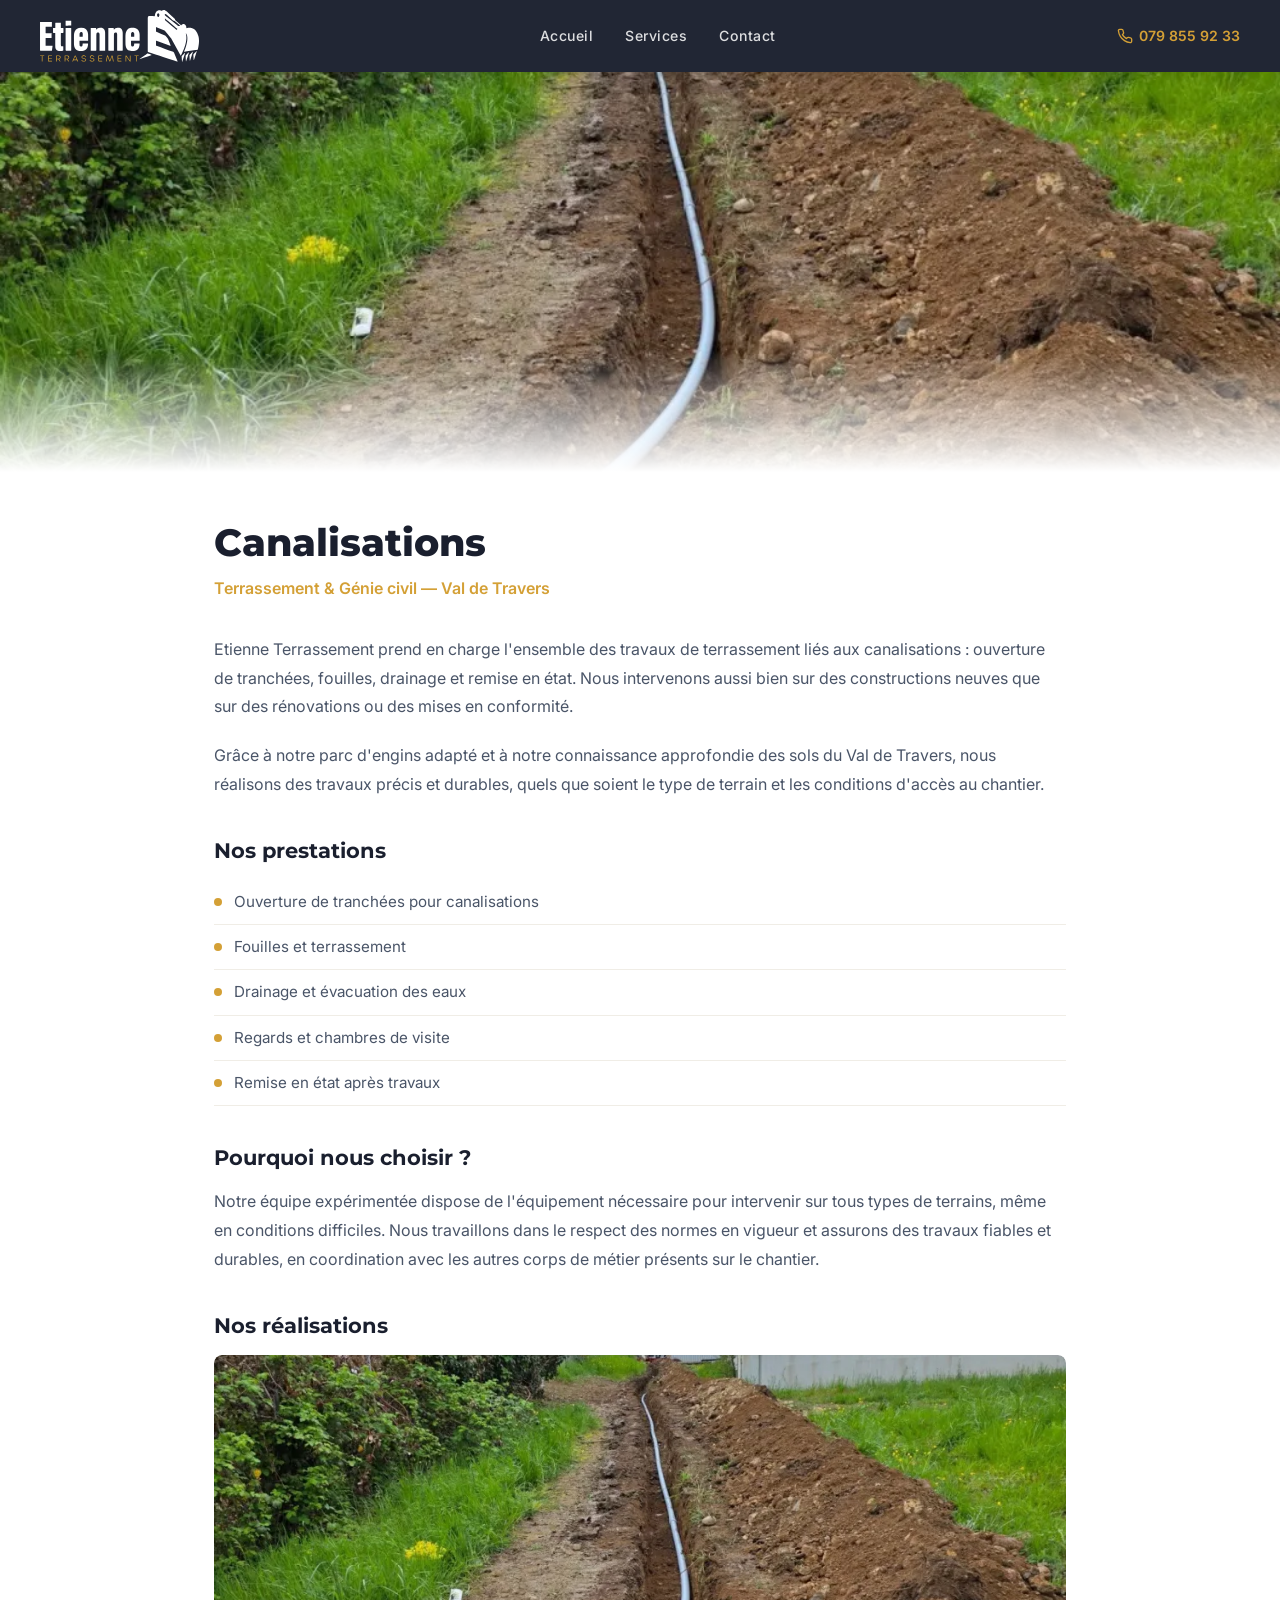
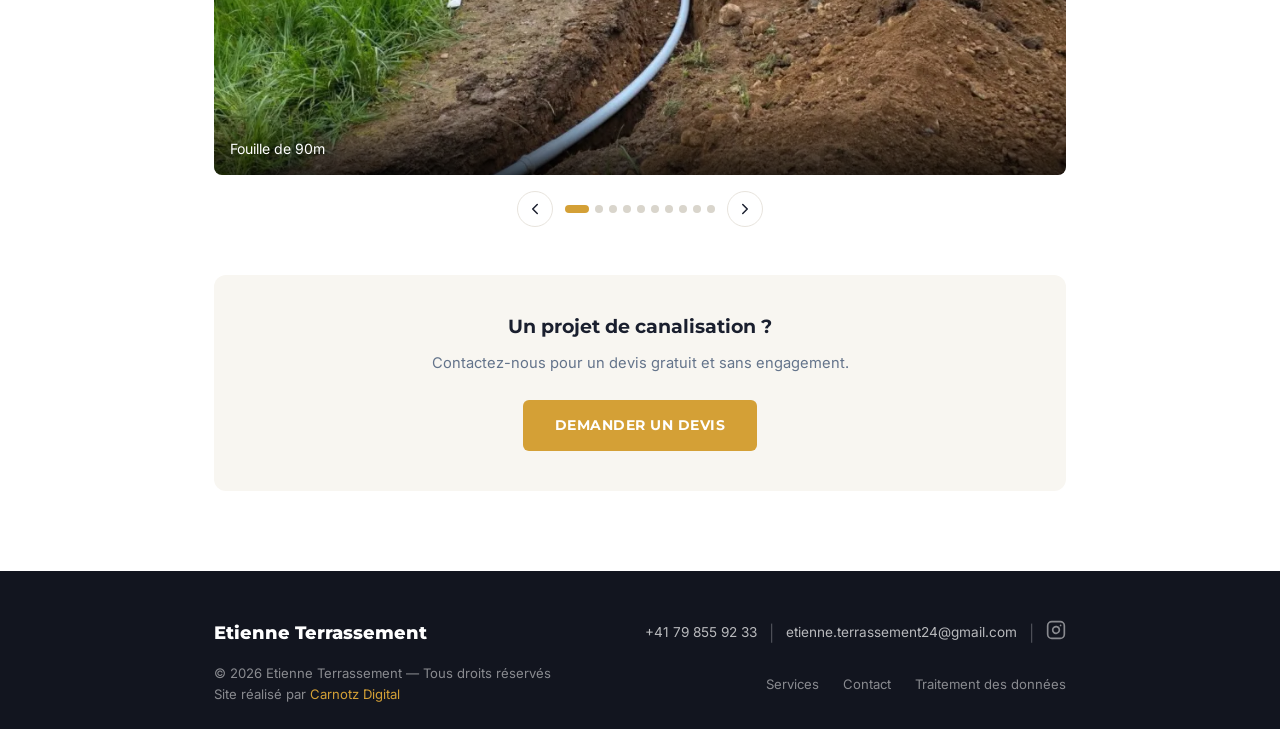
==== commit 30ce1027: "Perf & SEO: WebP images, clean internal URLs, preload hero, Service JSON-LD - Convert all referenced" ====
--- a/canalisations.html
+++ b/canalisations.html
@@ -18,6 +18,47 @@
     <link rel="icon" type="image/png" sizes="32x32" href="favicon-32x32.png">
     <link rel="icon" type="image/png" sizes="16x16" href="favicon-16x16.png">
     <link rel="apple-touch-icon" sizes="180x180" href="apple-touch-icon.png">
+    <script type="application/ld+json">
+    {
+        "@context": "https://schema.org",
+        "@graph": [
+            {
+                "@type": "Service",
+                "name": "Canalisations",
+                "serviceType": "Canalisations",
+                "description": "Travaux de terrassement pour canalisations à Môtiers, Val de Travers. Tranchées, fouilles, drainage et remise en état. Devis gratuit.",
+                "url": "https://etienne-terrassement.ch/canalisations",
+                "areaServed": {
+                    "@type": "Place",
+                    "name": "Val de Travers, Neuchâtel"
+                },
+                "provider": {
+                    "@type": "LocalBusiness",
+                    "name": "Etienne Terrassement",
+                    "telephone": "+41798559233",
+                    "url": "https://etienne-terrassement.ch"
+                }
+            },
+            {
+                "@type": "BreadcrumbList",
+                "itemListElement": [
+                    {
+                        "@type": "ListItem",
+                        "position": 1,
+                        "name": "Accueil",
+                        "item": "https://etienne-terrassement.ch/"
+                    },
+                    {
+                        "@type": "ListItem",
+                        "position": 2,
+                        "name": "Canalisations",
+                        "item": "https://etienne-terrassement.ch/canalisations"
+                    }
+                ]
+            }
+        ]
+    }
+    </script>
     <link rel="preconnect" href="https://fonts.googleapis.com">
     <link rel="preconnect" href="https://fonts.gstatic.com" crossorigin>
     <link href="https://fonts.googleapis.com/css2?family=Inter:wght@400;500;600&family=Montserrat:wght@600;700;800&display=swap" rel="stylesheet">
@@ -26,13 +67,13 @@
 <body>
     <header class="header">
         <div class="header-inner">
-            <a href="index.html" class="logo">
+            <a href="/" class="logo">
                 <img src="logo.svg" alt="Etienne Terrassement" class="logo-img">
             </a>
             <nav class="nav">
-                <a href="index.html">Accueil</a>
-                <a href="index.html#services">Services</a>
-                <a href="index.html#contact">Contact</a>
+                <a href="/">Accueil</a>
+                <a href="/#services">Services</a>
+                <a href="/#contact">Contact</a>
             </nav>
             <div class="header-right">
                 <a href="#" class="header-phone" id="headerPhone">
@@ -48,13 +89,13 @@
         </div>
     </header>
     <nav class="mobile-nav" id="mobileNav">
-        <a href="index.html">Accueil</a>
-        <a href="index.html#services">Services</a>
-        <a href="index.html#contact">Contact</a>
+        <a href="/">Accueil</a>
+        <a href="/#services">Services</a>
+        <a href="/#contact">Contact</a>
     </nav>
 
     <div class="service-hero">
-        <img src="photos/canalisations-thumb.jpg" alt="Canalisations — Etienne Terrassement" width="1440" height="1440">
+        <img src="photos/canalisations-thumb.webp" alt="Canalisations — Etienne Terrassement" width="1000" height="1000">
     </div>
 
     <div class="container">
@@ -82,52 +123,52 @@
             <div class="gallery-wrapper">
                 <div class="gallery-track" id="galleryTrack">
                     <div class="gallery-slide">
-                        <img loading="lazy" src="photos/canalisation-0085.jpg" alt="Fouille de 90m — Etienne Terrassement">
+                        <img loading="lazy" src="photos/canalisation-0085.webp" alt="Fouille de 90m — Etienne Terrassement">
                         <span class="slide-caption">Fouille de 90m</span>
                         <span class="slide-label">canalisation-0085</span>
                     </div>
                     <div class="gallery-slide">
-                        <img loading="lazy" src="photos/canalisation-0111.jpg" alt="Fouille de 90m — Etienne Terrassement">
+                        <img loading="lazy" src="photos/canalisation-0111.webp" alt="Fouille de 90m — Etienne Terrassement">
                         <span class="slide-caption">Fouille de 90m</span>
                         <span class="slide-label">canalisation-0111</span>
                     </div>
                     <div class="gallery-slide">
-                        <img loading="lazy" src="photos/canalisation-0112.jpg" alt="Fouille de 90m — Etienne Terrassement">
+                        <img loading="lazy" src="photos/canalisation-0112.webp" alt="Fouille de 90m — Etienne Terrassement">
                         <span class="slide-caption">Fouille de 90m</span>
                         <span class="slide-label">canalisation-0112</span>
                     </div>
                     <div class="gallery-slide">
-                        <img loading="lazy" src="photos/canalisation-0113.jpg" alt="Fouille de 90m rebouchée — Etienne Terrassement">
+                        <img loading="lazy" src="photos/canalisation-0113.webp" alt="Fouille de 90m rebouchée — Etienne Terrassement">
                         <span class="slide-caption">Fouille de 90m rebouchée</span>
                         <span class="slide-label">canalisation-0113</span>
                     </div>
                     <div class="gallery-slide">
-                        <img loading="lazy" src="photos/canalisation-0091.jpg" alt="Réalisation d'une fouille pour pompe à chaleur — Etienne Terrassement">
+                        <img loading="lazy" src="photos/canalisation-0091.webp" alt="Réalisation d'une fouille pour pompe à chaleur — Etienne Terrassement">
                         <span class="slide-caption">Réalisation d'une fouille pour pompe à chaleur</span>
                         <span class="slide-label">canalisation-0091</span>
                     </div>
                     <div class="gallery-slide">
-                        <img loading="lazy" src="photos/canalisation-0110.jpg" alt="Pompe à chaleur — Etienne Terrassement">
+                        <img loading="lazy" src="photos/canalisation-0110.webp" alt="Pompe à chaleur — Etienne Terrassement">
                         <span class="slide-caption">Pompe à chaleur</span>
                         <span class="slide-label">canalisation-0110</span>
                     </div>
                     <div class="gallery-slide">
-                        <img loading="lazy" src="photos/canalisation-0114.jpg" alt="Fouille le long d'un chemin — Etienne Terrassement">
+                        <img loading="lazy" src="photos/canalisation-0114.webp" alt="Fouille le long d'un chemin — Etienne Terrassement">
                         <span class="slide-caption">Fouille le long d'un chemin</span>
                         <span class="slide-label">canalisation-0114</span>
                     </div>
                     <div class="gallery-slide">
-                        <img loading="lazy" src="photos/canalisation-0115.jpg" alt="Fouille le long d'un chemin, rebouchée — Etienne Terrassement">
+                        <img loading="lazy" src="photos/canalisation-0115.webp" alt="Fouille le long d'un chemin, rebouchée — Etienne Terrassement">
                         <span class="slide-caption">Fouille le long d'un chemin, rebouchée</span>
                         <span class="slide-label">canalisation-0115</span>
                     </div>
                     <div class="gallery-slide">
-                        <img loading="lazy" src="photos/canalisation-0116.jpg" alt="Passage sous clôture — Etienne Terrassement">
+                        <img loading="lazy" src="photos/canalisation-0116.webp" alt="Passage sous clôture — Etienne Terrassement">
                         <span class="slide-caption">Passage sous clôture</span>
                         <span class="slide-label">canalisation-0116</span>
                     </div>
                     <div class="gallery-slide">
-                        <img loading="lazy" src="photos/canalisation-0117.jpg" alt="Tranchée pour connexion au regard — Etienne Terrassement">
+                        <img loading="lazy" src="photos/canalisation-0117.webp" alt="Tranchée pour connexion au regard — Etienne Terrassement">
                         <span class="slide-caption">Tranchée pour connexion au regard</span>
                         <span class="slide-label">canalisation-0117</span>
                     </div>
@@ -157,7 +198,7 @@
             <div class="service-cta">
                 <h3>Un projet de canalisation ?</h3>
                 <p>Contactez-nous pour un devis gratuit et sans engagement.</p>
-                <a href="index.html#contact" class="btn btn-primary">Demander un devis</a>
+                <a href="/#contact" class="btn btn-primary">Demander un devis</a>
             </div>
         </div>
     </div>
@@ -177,9 +218,9 @@
                 </div>
                 <p class="footer-text">&copy; 2026 Etienne Terrassement — Tous droits réservés<br>Site réalisé par <a href="https://carnotz.ch" target="_blank" rel="noopener noreferrer">Carnotz Digital</a></p>
                 <div class="footer-links">
-                    <a href="index.html#services">Services</a>
-                    <a href="index.html#contact">Contact</a>
-                    <a href="politique-donnees.html">Traitement des données</a>
+                    <a href="/#services">Services</a>
+                    <a href="/#contact">Contact</a>
+                    <a href="/politique-donnees">Traitement des données</a>
                 </div>
             </div>
         </div>
